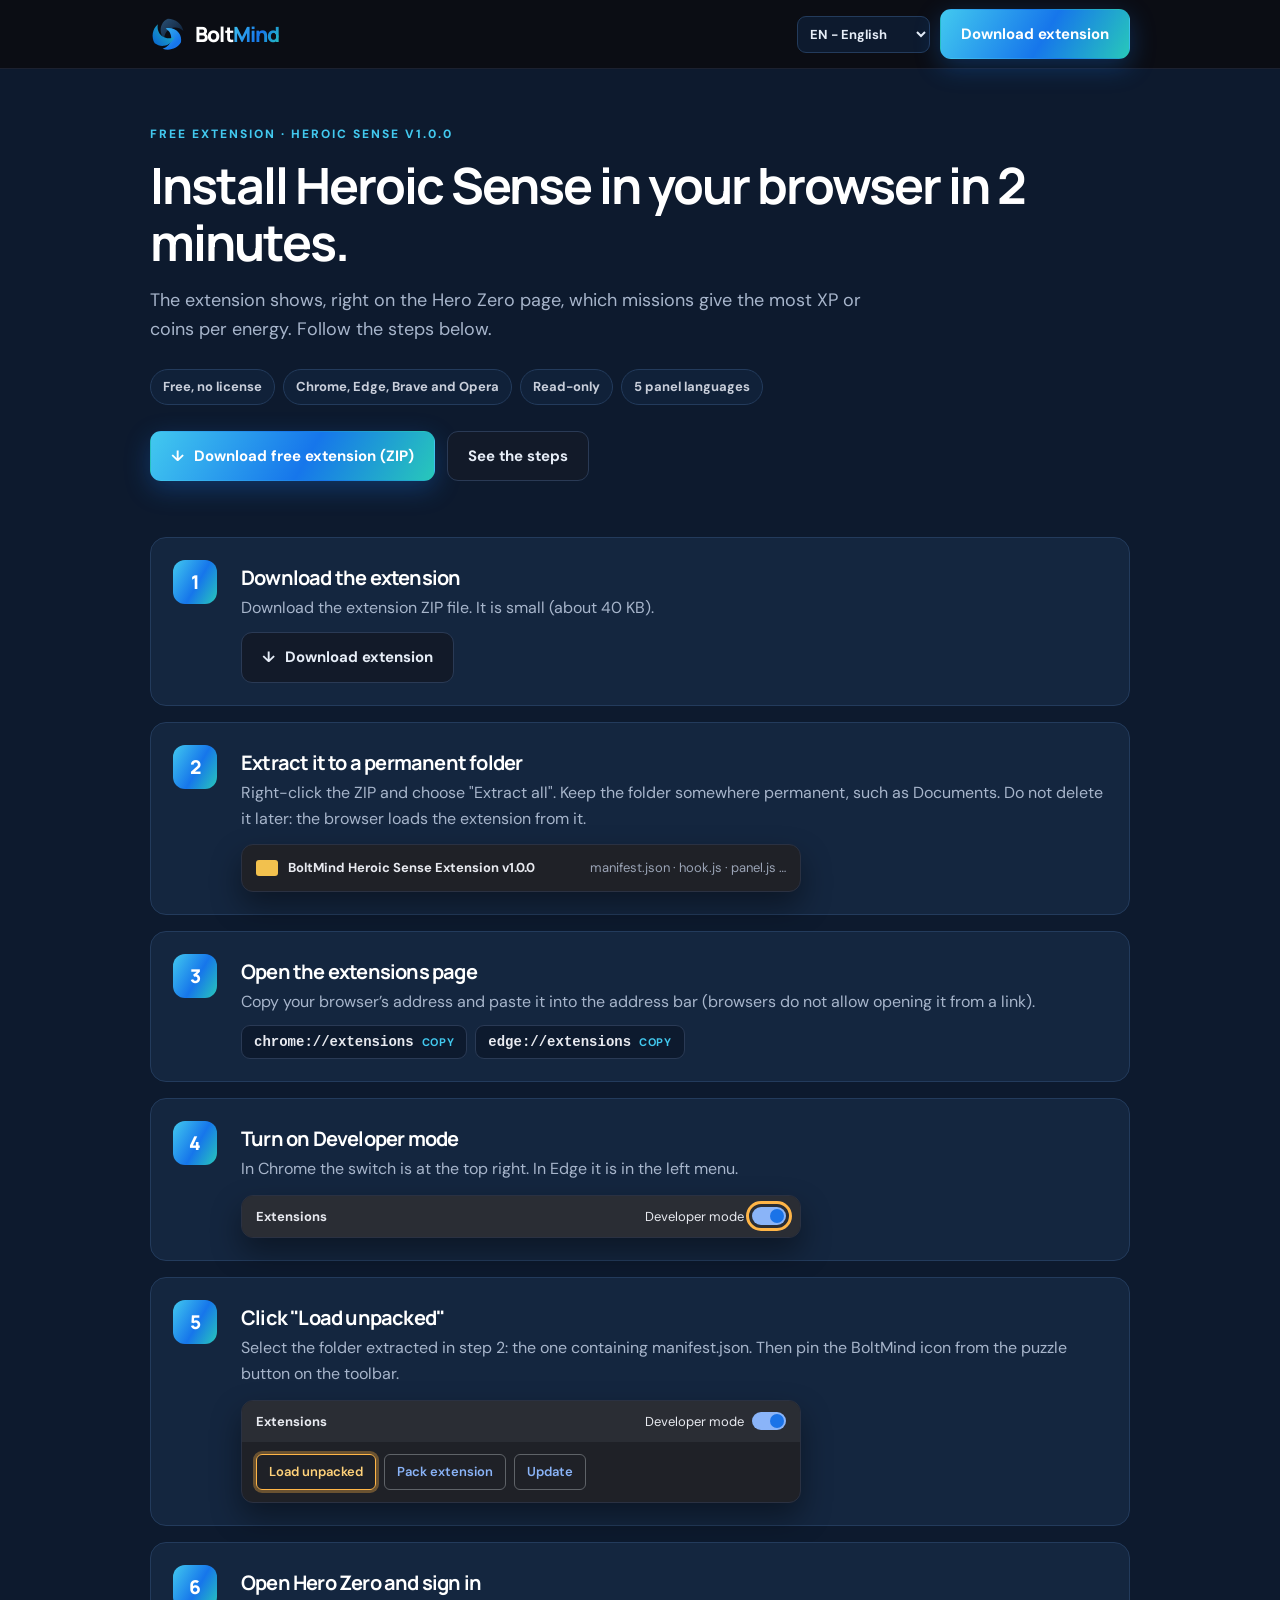
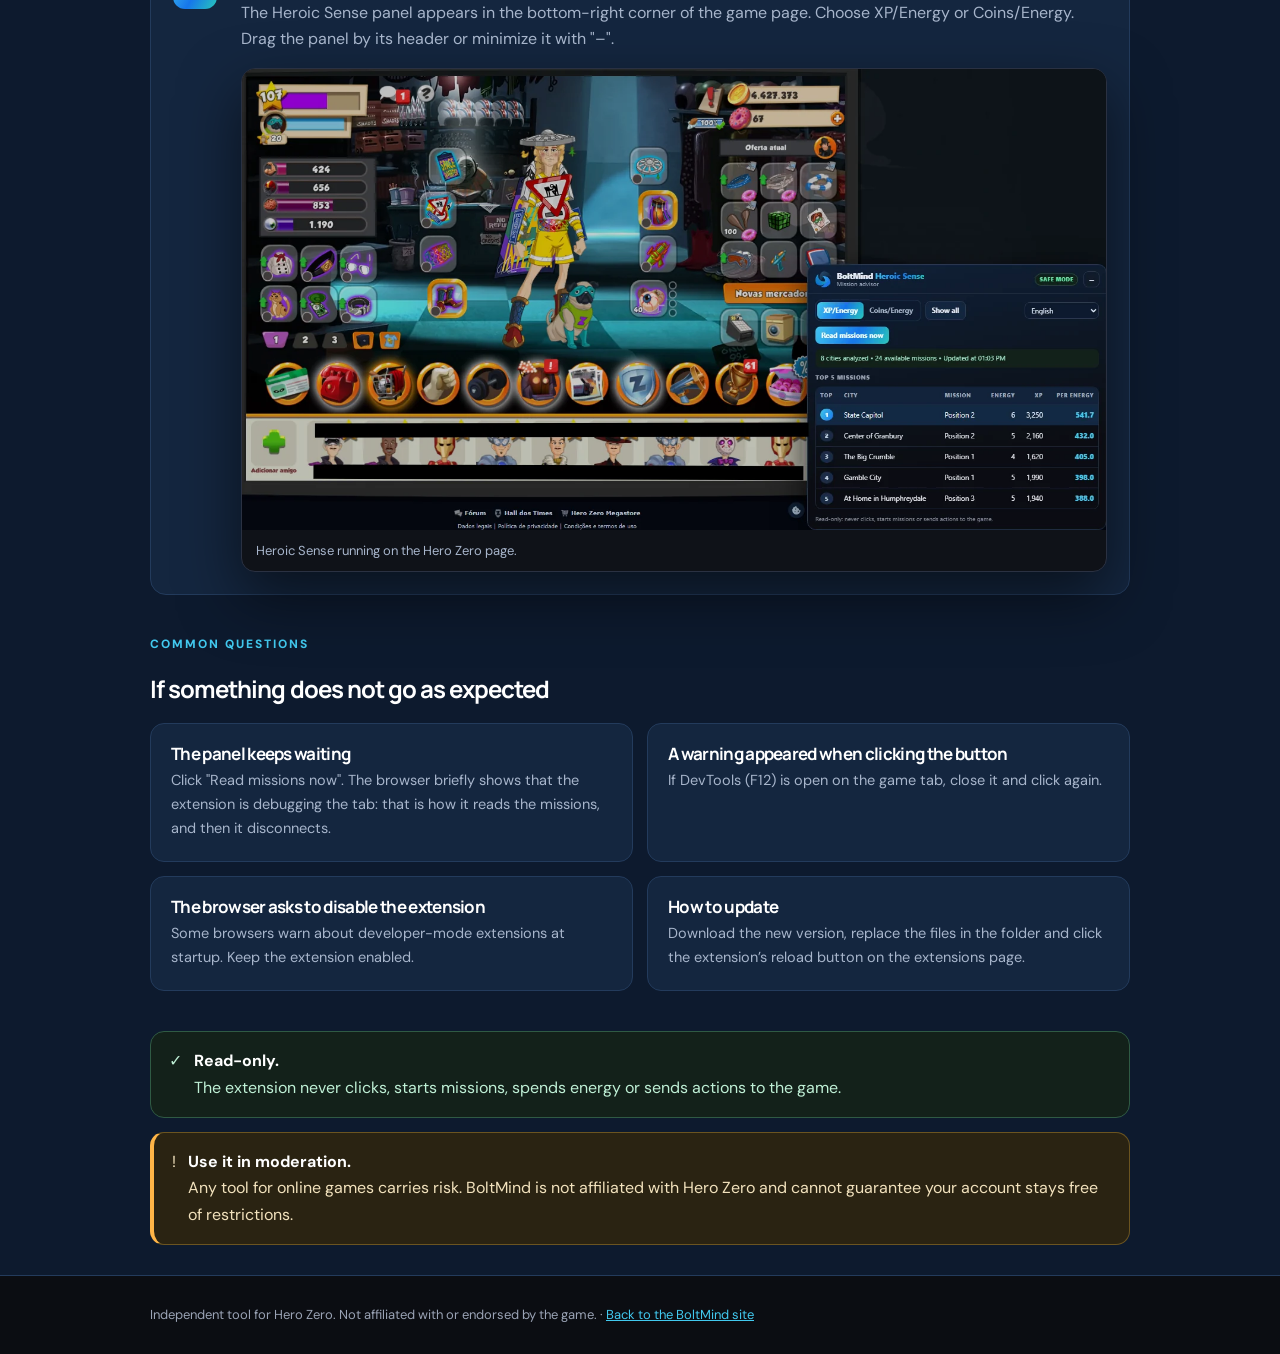
==== heroic-sense-instalacao.html @ 8a3bdf8f "Offer Heroic Sense as a browser extension with install tutorial - Direct download of the BoltMind He" ====
<!doctype html>
<html lang="pt-BR">
<head>
<meta charset="utf-8">
<meta name="viewport" content="width=device-width,initial-scale=1">
<meta name="theme-color" content="#0b0d12">
<meta name="description" content="Step-by-step installation of the free BoltMind Heroic Sense browser extension for Hero Zero.">
<title>Heroic Sense &mdash; Installation</title>
<link rel="icon" href="assets/boltmind.svg?v=20260926-brand8" type="image/svg+xml">
<link rel="preconnect" href="https://fonts.googleapis.com">
<link rel="preconnect" href="https://fonts.gstatic.com" crossorigin>
<link href="https://fonts.googleapis.com/css2?family=DM+Sans:wght@400;500;600;700&family=Manrope:wght@600;700;800&display=swap" rel="stylesheet">
<style>
:root{--bg:#0b0d12;--navy:#0d1a2e;--navy2:#102139;--card:#14263f;--line:#233b5c;--text:#e6edf7;--muted:#a7b5cb;--cyan:#42c9ef;--blue:#1676eb;--teal:#28c8ba;--grad:linear-gradient(120deg,#42c9ef,#1676eb 55%,#28c8ba)}
*{box-sizing:border-box}
html{scroll-behavior:smooth}
body{margin:0;background:radial-gradient(900px 500px at 80% -10%,#1676eb30,transparent 70%),var(--navy);color:var(--text);font:16px/1.65 'DM Sans',Arial,sans-serif}
a{color:var(--cyan)}
.shell{width:min(980px,calc(100% - 32px));margin:auto}
header{position:sticky;top:0;z-index:5;background:#0b0d12e8;backdrop-filter:blur(14px);border-bottom:1px solid #1c2130}
.nav{display:flex;align-items:center;gap:16px;min-height:68px}
.brand{display:inline-flex;align-items:center;gap:9px;color:#fff;font:800 21px Manrope,sans-serif;letter-spacing:-.8px;text-decoration:none}
.brand img{width:36px;height:36px}
.brand strong{background:var(--grad);-webkit-background-clip:text;background-clip:text;color:transparent;font:inherit}
.nav-actions{display:flex;align-items:center;gap:10px;margin-left:auto}
select{padding:8px;border:1px solid var(--line);border-radius:9px;background:var(--navy);color:var(--text);font:700 13px 'DM Sans',sans-serif}
.button{display:inline-flex;align-items:center;justify-content:center;gap:10px;min-height:48px;padding:12px 20px;border:1px solid transparent;border-radius:11px;font-weight:700;text-decoration:none;cursor:pointer;font-size:15px}
.button-primary{background:var(--grad);color:#fff;box-shadow:0 8px 26px #1676eb4d}
.button-primary:hover{box-shadow:0 12px 34px #1676eb70}
.button-ghost{border-color:#2a3a55;background:#121a29;color:var(--text)}
.button-ghost:hover{border-color:var(--cyan)}
.hero{padding:56px 0 30px}
.eyebrow{margin:0 0 12px;color:var(--cyan);font-size:12px;font-weight:800;letter-spacing:2px;text-transform:uppercase}
h1,h2,h3{font-family:Manrope,sans-serif;letter-spacing:-.04em;line-height:1.15;color:#fff}
h1{font-size:clamp(32px,4.4vw,50px);margin:0 0 14px}
.lead{color:var(--muted);font-size:18px;max-width:720px;margin:0 0 24px}
.chips{display:flex;flex-wrap:wrap;gap:8px;margin:0 0 26px;padding:0;list-style:none}
.chips li{padding:6px 12px;border:1px solid var(--line);border-radius:99px;background:var(--navy2);color:#c9cfdb;font-size:13px;font-weight:700}
.actions{display:flex;flex-wrap:wrap;gap:12px}
.steps{display:grid;gap:16px;margin:26px 0 0;padding:0;list-style:none;counter-reset:step}
.step{position:relative;display:grid;grid-template-columns:52px 1fr;gap:16px;padding:22px;border:1px solid var(--line);border-radius:16px;background:var(--card)}
.step:before{counter-increment:step;content:counter(step);display:grid;place-items:center;width:44px;height:44px;border-radius:12px;background:var(--grad);color:#fff;font:800 19px Manrope,sans-serif}
.step h3{margin:6px 0 6px;font-size:20px}
.step p{margin:0 0 10px;color:var(--muted)}
.step p:last-child{margin-bottom:0}
kbd,code{padding:2px 7px;border:1px solid #2a3a55;border-radius:6px;background:#0d1a2e;color:#e8eaf0;font:600 13px Consolas,monospace}
.copy-row{display:flex;flex-wrap:wrap;gap:8px;margin-top:8px}
.copy{display:inline-flex;align-items:center;gap:8px;padding:8px 12px;border:1px solid #2a3a55;border-radius:9px;background:#0d1a2e;color:#e8eaf0;font:600 14px Consolas,monospace;cursor:pointer}
.copy:hover{border-color:var(--cyan)}
.copy span{font:700 11px 'DM Sans',sans-serif;color:var(--cyan);text-transform:uppercase;letter-spacing:.06em}
.mock{margin-top:12px;max-width:560px;border:1px solid #2a3142;border-radius:12px;background:#1f2127;overflow:hidden;box-shadow:0 14px 30px #0006}
.mock-bar{display:flex;align-items:center;gap:10px;padding:10px 14px;background:#2a2d34;color:#e8eaf0;font-size:13px}
.mock-bar b{font-weight:700}
.toggle{margin-left:auto;display:inline-flex;align-items:center;gap:8px;font-size:13px}
.switch{width:34px;height:18px;border-radius:99px;background:#8ab4f8;position:relative}
.switch:after{content:"";position:absolute;right:2px;top:2px;width:14px;height:14px;border-radius:50%;background:#1a73e8}
.mock-row{display:flex;flex-wrap:wrap;gap:8px;padding:12px 14px}
.mock-btn{padding:6px 12px;border:1px solid #5f6368;border-radius:6px;color:#8ab4f8;font-size:13px;font-weight:600}
.mock-btn.hl{border-color:#ffb547;box-shadow:0 0 0 3px #ffb54755;color:#ffd27a}
.ring{outline:3px solid #ffb547;outline-offset:3px;border-radius:99px}
.folder{display:flex;align-items:center;gap:10px;padding:12px 14px;color:#e8eaf0;font-size:13px}
.folder i{display:inline-block;width:22px;height:16px;border-radius:3px;background:#f2c14e}
.folder em{margin-left:auto;color:#9aa3b5;font-style:normal}
.shot{margin:16px 0 0;padding:0;border:1px solid #2a3142;border-radius:14px;overflow:hidden;background:#0f1218;box-shadow:0 24px 60px #0008}
.shot img{display:block;width:100%;height:auto}
.shot figcaption{padding:10px 14px;color:var(--muted);font-size:13px}
.section{padding:40px 0}
.help{display:grid;grid-template-columns:repeat(2,1fr);gap:14px}
.help article{padding:20px;border:1px solid var(--line);border-radius:14px;background:var(--card)}
.help h3{margin:0 0 6px;font-size:17px}
.help p{margin:0;color:var(--muted);font-size:14.5px}
.safe{display:flex;gap:12px;padding:16px 18px;border:1px solid #2f5a44;border-radius:14px;background:#13211a;color:#bff0d6}
.risk{display:flex;gap:12px;margin-top:14px;padding:16px 18px;border:1px solid #6b5420;border-left:4px solid #ffb547;border-radius:14px;background:#2a2312;color:#f2e2bd}
.safe strong,.risk strong{display:block;color:#fff}
footer{margin-top:30px;padding:28px 0;border-top:1px solid var(--line);background:var(--bg);color:#9aa3b5;font-size:13px}
.toast{position:fixed;left:50%;bottom:24px;transform:translateX(-50%);padding:10px 16px;border-radius:10px;background:#13211a;border:1px solid #2f5a44;color:#9fe8c3;font-weight:700;opacity:0;transition:opacity .2s;pointer-events:none}
.toast.show{opacity:1}
@media(max-width:720px){.step{grid-template-columns:1fr;padding:18px}.help{grid-template-columns:1fr}.hero{padding-top:36px}.nav-actions .button{display:none}}
</style>
</head>
<body>
<header><div class="shell nav">
  <a class="brand" href="./" aria-label="BoltMind"><img src="assets/boltmind.svg?v=20260926-brand8" alt=""><span>Bolt<strong>Mind</strong></span></a>
  <div class="nav-actions">
    <select id="language" aria-label="Language">
      <option value="en">EN - English</option><option value="pt">PT - Português</option><option value="pl">PL - Polski</option>
      <option value="el">EL - Ελληνικά</option><option value="de">DE - Deutsch</option><option value="fr">FR - Français</option>
    </select>
    <a class="button button-primary heroic-download" href="downloads/boltmind-heroic-sense-extension-v1.0.0.zip" download="BoltMind Heroic Sense Extension v1.0.0.zip" data-t="download"></a>
  </div>
</div></header>

<main class="shell">
  <section class="hero">
    <p class="eyebrow" data-t="eyebrow"></p>
    <h1 data-t="title"></h1>
    <p class="lead" data-t="lead"></p>
    <ul class="chips"><li data-t="chip1"></li><li data-t="chip2"></li><li data-t="chip3"></li><li data-t="chip4"></li></ul>
    <div class="actions">
      <a class="button button-primary heroic-download" href="downloads/boltmind-heroic-sense-extension-v1.0.0.zip" download="BoltMind Heroic Sense Extension v1.0.0.zip"><span aria-hidden="true">&#8595;</span><span data-t="downloadLong"></span></a>
      <a class="button button-ghost" href="#passos" data-t="seeSteps"></a>
    </div>
  </section>

  <ol class="steps" id="passos">
    <li class="step"><div>
      <h3 data-t="s1t"></h3><p data-t="s1p"></p>
      <a class="button button-ghost heroic-download" href="downloads/boltmind-heroic-sense-extension-v1.0.0.zip" download="BoltMind Heroic Sense Extension v1.0.0.zip"><span aria-hidden="true">&#8595;</span><span data-t="download"></span></a>
    </div></li>
    <li class="step"><div>
      <h3 data-t="s2t"></h3><p data-t="s2p"></p>
      <div class="mock" aria-hidden="true"><div class="folder"><i></i><b>BoltMind Heroic Sense Extension v1.0.0</b><em>manifest.json · hook.js · panel.js …</em></div></div>
    </div></li>
    <li class="step"><div>
      <h3 data-t="s3t"></h3><p data-t="s3p"></p>
      <div class="copy-row">
        <button class="copy" type="button" data-copy="chrome://extensions">chrome://extensions <span data-t="copy"></span></button>
        <button class="copy" type="button" data-copy="edge://extensions">edge://extensions <span data-t="copy"></span></button>
      </div>
    </div></li>
    <li class="step"><div>
      <h3 data-t="s4t"></h3><p data-t="s4p"></p>
      <div class="mock" aria-hidden="true"><div class="mock-bar"><b data-t="mockTitle"></b><span class="toggle"><span data-t="devMode"></span><span class="switch ring"></span></span></div></div>
    </div></li>
    <li class="step"><div>
      <h3 data-t="s5t"></h3><p data-t="s5p"></p>
      <div class="mock" aria-hidden="true"><div class="mock-bar"><b data-t="mockTitle"></b><span class="toggle"><span data-t="devMode"></span><span class="switch"></span></span></div>
        <div class="mock-row"><span class="mock-btn hl" data-t="loadUnpacked"></span><span class="mock-btn" data-t="pack"></span><span class="mock-btn" data-t="update"></span></div></div>
    </div></li>
    <li class="step"><div>
      <h3 data-t="s6t"></h3><p data-t="s6p"></p>
      <figure class="shot"><img src="assets/heroic-sense-extension.webp?v=20261107" alt="BoltMind Heroic Sense" width="1454" height="775" loading="lazy"><figcaption data-t="shotCaption"></figcaption></figure>
    </div></li>
  </ol>

  <section class="section">
    <p class="eyebrow" data-t="helpEyebrow"></p>
    <h2 data-t="helpTitle"></h2>
    <div class="help">
      <article><h3 data-t="h1t"></h3><p data-t="h1p"></p></article>
      <article><h3 data-t="h2t"></h3><p data-t="h2p"></p></article>
      <article><h3 data-t="h3t"></h3><p data-t="h3p"></p></article>
      <article><h3 data-t="h4t"></h3><p data-t="h4p"></p></article>
    </div>
  </section>

  <div class="safe"><span aria-hidden="true">&#10003;</span><div><strong data-t="safeT"></strong><span data-t="safeP"></span></div></div>
  <div class="risk"><span aria-hidden="true">!</span><div><strong data-t="riskT"></strong><span data-t="riskP"></span></div></div>
</main>

<footer><div class="shell"><span data-t="footer"></span> · <a href="./" data-t="back"></a></div></footer>
<div class="toast" id="toast" role="status" aria-live="polite"></div>

<script>
(() => {
'use strict';
const T = {
 pt: {
  pageTitle:'Como instalar o Heroic Sense', eyebrow:'Extensão gratuita · Heroic Sense v1.0.0',
  title:'Instale o Heroic Sense no seu navegador em 2 minutos.',
  lead:'A extensão mostra, na própria página do Hero Zero, quais missões rendem mais XP ou mais moedas por energia. Siga os passos abaixo.',
  chip1:'Grátis, sem licença', chip2:'Chrome, Edge, Brave e Opera', chip3:'Somente leitura', chip4:'5 idiomas no painel',
  download:'Baixar extensão', downloadLong:'Baixar extensão grátis (ZIP)', seeSteps:'Ver o passo a passo',
  s1t:'Baixe a extensão', s1p:'Baixe o arquivo ZIP da extensão. Ele é pequeno (cerca de 40 KB).',
  s2t:'Extraia para uma pasta fixa', s2p:'Clique com o botão direito no ZIP e escolha "Extrair tudo". Guarde a pasta em um lugar fixo, como Documentos. Não apague essa pasta depois: o navegador carrega a extensão a partir dela.',
  s3t:'Abra a página de extensões', s3p:'Copie o endereço do seu navegador e cole na barra de endereços (o navegador não permite abrir esse endereço por link).',
  s4t:'Ative o Modo do desenvolvedor', s4p:'No Chrome, a chave fica no canto superior direito. No Edge, fica no menu à esquerda.',
  s5t:'Clique em "Carregar sem compactação"', s5p:'Escolha a pasta extraída no passo 2: a que contém o arquivo manifest.json. Depois, fixe o ícone do BoltMind no botão de quebra-cabeça da barra.',
  s6t:'Abra o Hero Zero e entre na conta', s6p:'O painel Heroic Sense aparece no canto inferior direito da página do jogo. Escolha XP/Energia ou Moeda/Energia. Arraste o painel pelo topo ou minimize no botão "–".',
  shotCaption:'Heroic Sense funcionando na página do Hero Zero.',
  copy:'Copiar', copied:'Endereço copiado. Cole na barra de endereços.',
  mockTitle:'Extensões', devMode:'Modo do desenvolvedor', loadUnpacked:'Carregar sem compactação', pack:'Compactar extensão', update:'Atualizar',
  helpEyebrow:'Dúvidas comuns', helpTitle:'Se algo não sair como esperado',
  h1t:'O painel ficou aguardando', h1p:'Clique em "Ler missões agora". O navegador mostra por um instante o aviso de que a extensão está depurando a aba: é assim que ela lê as missões, e depois se desconecta.',
  h2t:'Apareceu um aviso ao clicar no botão', h2p:'Se o DevTools (F12) estiver aberto na aba do jogo, feche-o e clique de novo.',
  h3t:'O navegador pede para desativar a extensão', h3p:'Alguns navegadores avisam sobre extensões do modo do desenvolvedor ao abrir. Mantenha a extensão ativada.',
  h4t:'Como atualizar', h4p:'Baixe a versão nova, substitua os arquivos da pasta e clique no botão de recarregar da extensão na página de extensões.',
  safeT:'Somente leitura.', safeP:' A extensão não clica, não inicia missões, não gasta energia e não envia ações ao jogo.',
  riskT:'Use com moderação.', riskP:' Toda ferramenta para jogos online envolve risco. O BoltMind não tem vínculo com o Hero Zero e não pode garantir que sua conta fique livre de restrições.',
  footer:'Ferramenta independente para Hero Zero. Sem afiliação ou endosso oficial do jogo.', back:'Voltar ao site BoltMind'
 },
 en: {
  pageTitle:'How to install Heroic Sense', eyebrow:'Free extension · Heroic Sense v1.0.0',
  title:'Install Heroic Sense in your browser in 2 minutes.',
  lead:'The extension shows, right on the Hero Zero page, which missions give the most XP or coins per energy. Follow the steps below.',
  chip1:'Free, no license', chip2:'Chrome, Edge, Brave and Opera', chip3:'Read-only', chip4:'5 panel languages',
  download:'Download extension', downloadLong:'Download free extension (ZIP)', seeSteps:'See the steps',
  s1t:'Download the extension', s1p:'Download the extension ZIP file. It is small (about 40 KB).',
  s2t:'Extract it to a permanent folder', s2p:'Right-click the ZIP and choose "Extract all". Keep the folder somewhere permanent, such as Documents. Do not delete it later: the browser loads the extension from it.',
  s3t:'Open the extensions page', s3p:'Copy your browser’s address and paste it into the address bar (browsers do not allow opening it from a link).',
  s4t:'Turn on Developer mode', s4p:'In Chrome the switch is at the top right. In Edge it is in the left menu.',
  s5t:'Click "Load unpacked"', s5p:'Select the folder extracted in step 2: the one containing manifest.json. Then pin the BoltMind icon from the puzzle button on the toolbar.',
  s6t:'Open Hero Zero and sign in', s6p:'The Heroic Sense panel appears in the bottom-right corner of the game page. Choose XP/Energy or Coins/Energy. Drag the panel by its header or minimize it with "–".',
  shotCaption:'Heroic Sense running on the Hero Zero page.',
  copy:'Copy', copied:'Address copied. Paste it into the address bar.',
  mockTitle:'Extensions', devMode:'Developer mode', loadUnpacked:'Load unpacked', pack:'Pack extension', update:'Update',
  helpEyebrow:'Common questions', helpTitle:'If something does not go as expected',
  h1t:'The panel keeps waiting', h1p:'Click "Read missions now". The browser briefly shows that the extension is debugging the tab: that is how it reads the missions, and then it disconnects.',
  h2t:'A warning appeared when clicking the button', h2p:'If DevTools (F12) is open on the game tab, close it and click again.',
  h3t:'The browser asks to disable the extension', h3p:'Some browsers warn about developer-mode extensions at startup. Keep the extension enabled.',
  h4t:'How to update', h4p:'Download the new version, replace the files in the folder and click the extension’s reload button on the extensions page.',
  safeT:'Read-only.', safeP:' The extension never clicks, starts missions, spends energy or sends actions to the game.',
  riskT:'Use it in moderation.', riskP:' Any tool for online games carries risk. BoltMind is not affiliated with Hero Zero and cannot guarantee your account stays free of restrictions.',
  footer:'Independent tool for Hero Zero. Not affiliated with or endorsed by the game.', back:'Back to the BoltMind site'
 },
 pl: {
  pageTitle:'Jak zainstalować Heroic Sense', eyebrow:'Darmowe rozszerzenie · Heroic Sense v1.0.0',
  title:'Zainstaluj Heroic Sense w przeglądarce w 2 minuty.',
  lead:'Rozszerzenie pokazuje bezpośrednio na stronie Hero Zero, które misje dają najwięcej XP lub monet na energię. Wykonaj poniższe kroki.',
  chip1:'Za darmo, bez licencji', chip2:'Chrome, Edge, Brave i Opera', chip3:'Tylko odczyt', chip4:'5 języków panelu',
  download:'Pobierz rozszerzenie', downloadLong:'Pobierz darmowe rozszerzenie (ZIP)', seeSteps:'Zobacz kroki',
  s1t:'Pobierz rozszerzenie', s1p:'Pobierz plik ZIP rozszerzenia. Jest mały (około 40 KB).',
  s2t:'Rozpakuj do stałego folderu', s2p:'Kliknij ZIP prawym przyciskiem i wybierz „Wyodrębnij wszystkie”. Trzymaj folder w stałym miejscu, np. w Dokumentach. Nie usuwaj go później: przeglądarka wczytuje z niego rozszerzenie.',
  s3t:'Otwórz stronę rozszerzeń', s3p:'Skopiuj adres swojej przeglądarki i wklej go w pasek adresu (przeglądarki nie pozwalają otworzyć go z linku).',
  s4t:'Włącz tryb dewelopera', s4p:'W Chrome przełącznik jest w prawym górnym rogu. W Edge — w menu po lewej.',
  s5t:'Kliknij „Załaduj rozpakowane”', s5p:'Wybierz folder rozpakowany w kroku 2: ten z plikiem manifest.json. Następnie przypnij ikonę BoltMind z przycisku puzzla na pasku.',
  s6t:'Otwórz Hero Zero i zaloguj się', s6p:'Panel Heroic Sense pojawi się w prawym dolnym rogu strony gry. Wybierz PD/Energia lub Monety/Energia. Przeciągnij panel za nagłówek lub zminimalizuj przyciskiem „–”.',
  shotCaption:'Heroic Sense działający na stronie Hero Zero.',
  copy:'Kopiuj', copied:'Adres skopiowany. Wklej go w pasek adresu.',
  mockTitle:'Rozszerzenia', devMode:'Tryb dewelopera', loadUnpacked:'Załaduj rozpakowane', pack:'Spakuj rozszerzenie', update:'Aktualizuj',
  helpEyebrow:'Częste pytania', helpTitle:'Jeśli coś nie działa zgodnie z oczekiwaniami',
  h1t:'Panel ciągle czeka', h1p:'Kliknij „Odczytaj misje teraz”. Przeglądarka na chwilę pokaże, że rozszerzenie debuguje kartę: tak odczytuje misje, a potem się rozłącza.',
  h2t:'Po kliknięciu pojawił się komunikat', h2p:'Jeśli DevTools (F12) jest otwarte na karcie gry, zamknij je i kliknij ponownie.',
  h3t:'Przeglądarka prosi o wyłączenie rozszerzenia', h3p:'Niektóre przeglądarki ostrzegają przy starcie o rozszerzeniach w trybie dewelopera. Pozostaw rozszerzenie włączone.',
  h4t:'Jak zaktualizować', h4p:'Pobierz nową wersję, zastąp pliki w folderze i kliknij przycisk przeładowania rozszerzenia na stronie rozszerzeń.',
  safeT:'Tylko odczyt.', safeP:' Rozszerzenie nie klika, nie rozpoczyna misji, nie zużywa energii i nie wysyła akcji do gry.',
  riskT:'Używaj z umiarem.', riskP:' Każde narzędzie do gier online wiąże się z ryzykiem. BoltMind nie jest powiązany z Hero Zero i nie może zagwarantować, że konto nie zostanie ograniczone.',
  footer:'Niezależne narzędzie dla Hero Zero. Bez powiązań ani oficjalnego poparcia gry.', back:'Wróć na stronę BoltMind'
 },
 el: {
  pageTitle:'Πώς να εγκαταστήσετε το Heroic Sense', eyebrow:'Δωρεάν επέκταση · Heroic Sense v1.0.0',
  title:'Εγκαταστήστε το Heroic Sense στο πρόγραμμα περιήγησης σε 2 λεπτά.',
  lead:'Η επέκταση δείχνει, μέσα στη σελίδα του Hero Zero, ποιες αποστολές δίνουν την περισσότερη εμπειρία ή τα περισσότερα νομίσματα ανά ενέργεια. Ακολουθήστε τα βήματα.',
  chip1:'Δωρεάν, χωρίς άδεια', chip2:'Chrome, Edge, Brave και Opera', chip3:'Μόνο ανάγνωση', chip4:'5 γλώσσες πίνακα',
  download:'Λήψη επέκτασης', downloadLong:'Δωρεάν λήψη επέκτασης (ZIP)', seeSteps:'Δείτε τα βήματα',
  s1t:'Κατεβάστε την επέκταση', s1p:'Κατεβάστε το αρχείο ZIP της επέκτασης. Είναι μικρό (περίπου 40 KB).',
  s2t:'Αποσυμπιέστε σε μόνιμο φάκελο', s2p:'Κάντε δεξί κλικ στο ZIP και επιλέξτε «Εξαγωγή όλων». Κρατήστε τον φάκελο σε μόνιμη θέση, π.χ. στα Έγγραφα. Μην τον διαγράψετε: το πρόγραμμα περιήγησης φορτώνει την επέκταση από εκεί.',
  s3t:'Ανοίξτε τη σελίδα επεκτάσεων', s3p:'Αντιγράψτε τη διεύθυνση του προγράμματος περιήγησής σας και επικολλήστε τη στη γραμμή διευθύνσεων (δεν ανοίγει από σύνδεσμο).',
  s4t:'Ενεργοποιήστε τη λειτουργία προγραμματιστή', s4p:'Στο Chrome ο διακόπτης είναι πάνω δεξιά. Στο Edge βρίσκεται στο αριστερό μενού.',
  s5t:'Πατήστε «Φόρτωση μη πακεταρισμένης»', s5p:'Επιλέξτε τον φάκελο του βήματος 2: αυτόν που περιέχει το manifest.json. Μετά καρφιτσώστε το εικονίδιο BoltMind από το κουμπί του παζλ.',
  s6t:'Ανοίξτε το Hero Zero και συνδεθείτε', s6p:'Ο πίνακας Heroic Sense εμφανίζεται κάτω δεξιά στη σελίδα του παιχνιδιού. Επιλέξτε Εμπ./Ενέργεια ή Νομίσματα/Ενέργεια. Σύρετε τον πίνακα από την κεφαλίδα ή ελαχιστοποιήστε τον με «–».',
  shotCaption:'Το Heroic Sense σε λειτουργία στη σελίδα του Hero Zero.',
  copy:'Αντιγραφή', copied:'Η διεύθυνση αντιγράφηκε. Επικολλήστε τη στη γραμμή διευθύνσεων.',
  mockTitle:'Επεκτάσεις', devMode:'Λειτουργία προγραμματιστή', loadUnpacked:'Φόρτωση μη πακεταρισμένης', pack:'Πακετάρισμα', update:'Ενημέρωση',
  helpEyebrow:'Συχνές ερωτήσεις', helpTitle:'Αν κάτι δεν πάει όπως αναμενόταν',
  h1t:'Ο πίνακας περιμένει συνεχώς', h1p:'Πατήστε «Ανάγνωση αποστολών τώρα». Το πρόγραμμα περιήγησης δείχνει για λίγο ότι η επέκταση εντοπίζει σφάλματα στην καρτέλα: έτσι διαβάζει τις αποστολές και μετά αποσυνδέεται.',
  h2t:'Εμφανίστηκε προειδοποίηση στο κουμπί', h2p:'Αν τα DevTools (F12) είναι ανοιχτά στην καρτέλα του παιχνιδιού, κλείστε τα και πατήστε ξανά.',
  h3t:'Ζητείται απενεργοποίηση της επέκτασης', h3p:'Ορισμένα προγράμματα περιήγησης προειδοποιούν για επεκτάσεις προγραμματιστή στην εκκίνηση. Κρατήστε την επέκταση ενεργή.',
  h4t:'Πώς να ενημερώσετε', h4p:'Κατεβάστε τη νέα έκδοση, αντικαταστήστε τα αρχεία του φακέλου και πατήστε επαναφόρτωση στη σελίδα επεκτάσεων.',
  safeT:'Μόνο ανάγνωση.', safeP:' Η επέκταση δεν κάνει κλικ, δεν ξεκινά αποστολές, δεν ξοδεύει ενέργεια και δεν στέλνει ενέργειες στο παιχνίδι.',
  riskT:'Χρησιμοποιήστε τη με μέτρο.', riskP:' Κάθε εργαλείο για online παιχνίδια ενέχει κίνδυνο. Το BoltMind δεν συνδέεται με το Hero Zero και δεν εγγυάται ότι ο λογαριασμός δεν θα δεχθεί περιορισμούς.',
  footer:'Ανεξάρτητο εργαλείο για το Hero Zero. Χωρίς σχέση ή επίσημη υποστήριξη από το παιχνίδι.', back:'Επιστροφή στον ιστότοπο BoltMind'
 },
 de: {
  pageTitle:'Heroic Sense installieren', eyebrow:'Kostenlose Erweiterung · Heroic Sense v1.0.0',
  title:'Installiere Heroic Sense in 2 Minuten in deinem Browser.',
  lead:'Die Erweiterung zeigt direkt auf der Hero-Zero-Seite, welche Missionen die meisten XP oder Münzen pro Energie bringen. Folge den Schritten unten.',
  chip1:'Kostenlos, ohne Lizenz', chip2:'Chrome, Edge, Brave und Opera', chip3:'Nur lesen', chip4:'5 Sprachen im Panel',
  download:'Erweiterung herunterladen', downloadLong:'Kostenlose Erweiterung herunterladen (ZIP)', seeSteps:'Schritte ansehen',
  s1t:'Erweiterung herunterladen', s1p:'Lade die ZIP-Datei der Erweiterung herunter. Sie ist klein (etwa 40 KB).',
  s2t:'In einen festen Ordner entpacken', s2p:'Rechtsklick auf die ZIP-Datei und „Alle extrahieren“ wählen. Bewahre den Ordner an einem festen Ort auf, z. B. in Dokumente. Später nicht löschen: Der Browser lädt die Erweiterung daraus.',
  s3t:'Erweiterungsseite öffnen', s3p:'Kopiere die Adresse deines Browsers und füge sie in die Adressleiste ein (Browser erlauben das Öffnen per Link nicht).',
  s4t:'Entwicklermodus einschalten', s4p:'In Chrome ist der Schalter oben rechts. In Edge im Menü links.',
  s5t:'„Entpackte Erweiterung laden“ klicken', s5p:'Wähle den in Schritt 2 entpackten Ordner: den mit manifest.json. Hefte dann das BoltMind-Symbol über das Puzzle-Symbol an.',
  s6t:'Hero Zero öffnen und einloggen', s6p:'Das Heroic-Sense-Panel erscheint unten rechts auf der Spielseite. Wähle XP/Energie oder Münzen/Energie. Ziehe das Panel am Kopf oder minimiere es mit „–“.',
  shotCaption:'Heroic Sense auf der Hero-Zero-Seite.',
  copy:'Kopieren', copied:'Adresse kopiert. In die Adressleiste einfügen.',
  mockTitle:'Erweiterungen', devMode:'Entwicklermodus', loadUnpacked:'Entpackte Erweiterung laden', pack:'Erweiterung packen', update:'Aktualisieren',
  helpEyebrow:'Häufige Fragen', helpTitle:'Wenn etwas nicht wie erwartet läuft',
  h1t:'Das Panel wartet weiter', h1p:'Klicke auf „Missionen jetzt lesen“. Der Browser zeigt kurz an, dass die Erweiterung den Tab debuggt: So liest sie die Missionen und trennt sich danach.',
  h2t:'Beim Klick erschien ein Hinweis', h2p:'Wenn DevTools (F12) im Spiel-Tab offen ist, schließe sie und klicke erneut.',
  h3t:'Der Browser will die Erweiterung deaktivieren', h3p:'Manche Browser warnen beim Start vor Erweiterungen im Entwicklermodus. Lass die Erweiterung aktiviert.',
  h4t:'Aktualisieren', h4p:'Lade die neue Version, ersetze die Dateien im Ordner und klicke auf der Erweiterungsseite auf Neu laden.',
  safeT:'Nur lesen.', safeP:' Die Erweiterung klickt nicht, startet keine Missionen, verbraucht keine Energie und sendet keine Aktionen an das Spiel.',
  riskT:'Mit Maß verwenden.', riskP:' Jedes Tool für Onlinespiele birgt ein Risiko. BoltMind ist nicht mit Hero Zero verbunden und kann nicht garantieren, dass dein Account frei von Einschränkungen bleibt.',
  footer:'Unabhängiges Tool für Hero Zero. Keine Verbindung zum Spiel und keine offizielle Unterstützung.', back:'Zurück zur BoltMind-Seite'
 },
 fr: {
  pageTitle:'Installer Heroic Sense', eyebrow:'Extension gratuite · Heroic Sense v1.0.0',
  title:'Installez Heroic Sense dans votre navigateur en 2 minutes.',
  lead:'L’extension affiche, directement sur la page de Hero Zero, les missions qui rapportent le plus d’XP ou de pièces par énergie. Suivez les étapes ci-dessous.',
  chip1:'Gratuit, sans licence', chip2:'Chrome, Edge, Brave et Opera', chip3:'Lecture seule', chip4:'Panneau en 5 langues',
  download:'Télécharger l’extension', downloadLong:'Télécharger l’extension gratuite (ZIP)', seeSteps:'Voir les étapes',
  s1t:'Téléchargez l’extension', s1p:'Téléchargez le fichier ZIP de l’extension. Il est léger (environ 40 Ko).',
  s2t:'Extrayez-le dans un dossier permanent', s2p:'Clic droit sur le ZIP, puis « Extraire tout ». Gardez le dossier à un endroit fixe, comme Documents. Ne le supprimez pas : le navigateur charge l’extension depuis ce dossier.',
  s3t:'Ouvrez la page des extensions', s3p:'Copiez l’adresse de votre navigateur et collez-la dans la barre d’adresse (les navigateurs n’autorisent pas l’ouverture par un lien).',
  s4t:'Activez le mode développeur', s4p:'Dans Chrome, l’interrupteur est en haut à droite. Dans Edge, dans le menu de gauche.',
  s5t:'Cliquez sur « Charger l’extension non empaquetée »', s5p:'Choisissez le dossier extrait à l’étape 2 : celui qui contient manifest.json. Épinglez ensuite l’icône BoltMind via le bouton puzzle.',
  s6t:'Ouvrez Hero Zero et connectez-vous', s6p:'Le panneau Heroic Sense apparaît en bas à droite de la page du jeu. Choisissez XP/Énergie ou Pièces/Énergie. Déplacez le panneau par son en-tête ou réduisez-le avec « – ».',
  shotCaption:'Heroic Sense en action sur la page de Hero Zero.',
  copy:'Copier', copied:'Adresse copiée. Collez-la dans la barre d’adresse.',
  mockTitle:'Extensions', devMode:'Mode développeur', loadUnpacked:'Charger l’extension non empaquetée', pack:'Empaqueter', update:'Mettre à jour',
  helpEyebrow:'Questions fréquentes', helpTitle:'Si quelque chose ne se passe pas comme prévu',
  h1t:'Le panneau reste en attente', h1p:'Cliquez sur « Read missions now ». Le navigateur indique brièvement que l’extension débogue l’onglet : c’est ainsi qu’elle lit les missions, puis elle se déconnecte.',
  h2t:'Un avertissement est apparu', h2p:'Si les DevTools (F12) sont ouverts sur l’onglet du jeu, fermez-les et cliquez à nouveau.',
  h3t:'Le navigateur propose de désactiver l’extension', h3p:'Certains navigateurs avertissent au démarrage à propos des extensions du mode développeur. Gardez l’extension activée.',
  h4t:'Mettre à jour', h4p:'Téléchargez la nouvelle version, remplacez les fichiers du dossier et cliquez sur le bouton de rechargement de l’extension.',
  safeT:'Lecture seule.', safeP:' L’extension ne clique pas, ne lance pas de missions, ne dépense pas d’énergie et n’envoie aucune action au jeu.',
  riskT:'Utilisez-la avec modération.', riskP:' Tout outil pour jeux en ligne comporte un risque. BoltMind n’est pas affilié à Hero Zero et ne peut garantir que votre compte restera sans restriction.',
  footer:'Outil indépendant pour Hero Zero. Sans affiliation ni approbation officielle du jeu.', back:'Retour au site BoltMind'
 }
};
const locales = { pt:'pt-BR', en:'en', pl:'pl', el:'el', de:'de', fr:'fr' };
let lang = 'en';
try {
  const stored = localStorage.getItem('boltmind-language');
  if (T[stored]) lang = stored;
  else { const n = (navigator.language || '').slice(0, 2).toLowerCase(); if (T[n]) lang = n; }
} catch {}
const select = document.getElementById('language');
function render() {
  const t = T[lang];
  document.documentElement.lang = locales[lang];
  document.title = t.pageTitle + ' — BoltMind Heroic Sense';
  document.querySelectorAll('[data-t]').forEach(el => { el.textContent = t[el.dataset.t] || ''; });
  select.value = lang;
}
select.addEventListener('change', () => { lang = select.value; try { localStorage.setItem('boltmind-language', lang); } catch {} render(); });
const toast = document.getElementById('toast');
document.querySelectorAll('[data-copy]').forEach(button => button.addEventListener('click', () => {
  const text = button.dataset.copy;
  const done = () => { toast.textContent = T[lang].copied; toast.classList.add('show'); setTimeout(() => toast.classList.remove('show'), 2200); };
  if (navigator.clipboard) navigator.clipboard.writeText(text).then(done, done); else done();
}));
document.querySelectorAll('.heroic-download').forEach(link => link.addEventListener('click', () => {
  fetch('https://script.google.com/macros/s/AKfycbwMpL8V_pOIsrP1BnEhPX7HkYhUQf04gm7WVGTMTGaTWYQUxdriC7m5RvHgQyGjdgqz/exec?download=heroic-sense', { method:'GET', mode:'no-cors', cache:'no-store', keepalive:true }).catch(() => {});
}));
render();
})();
</script>
</body>
</html>
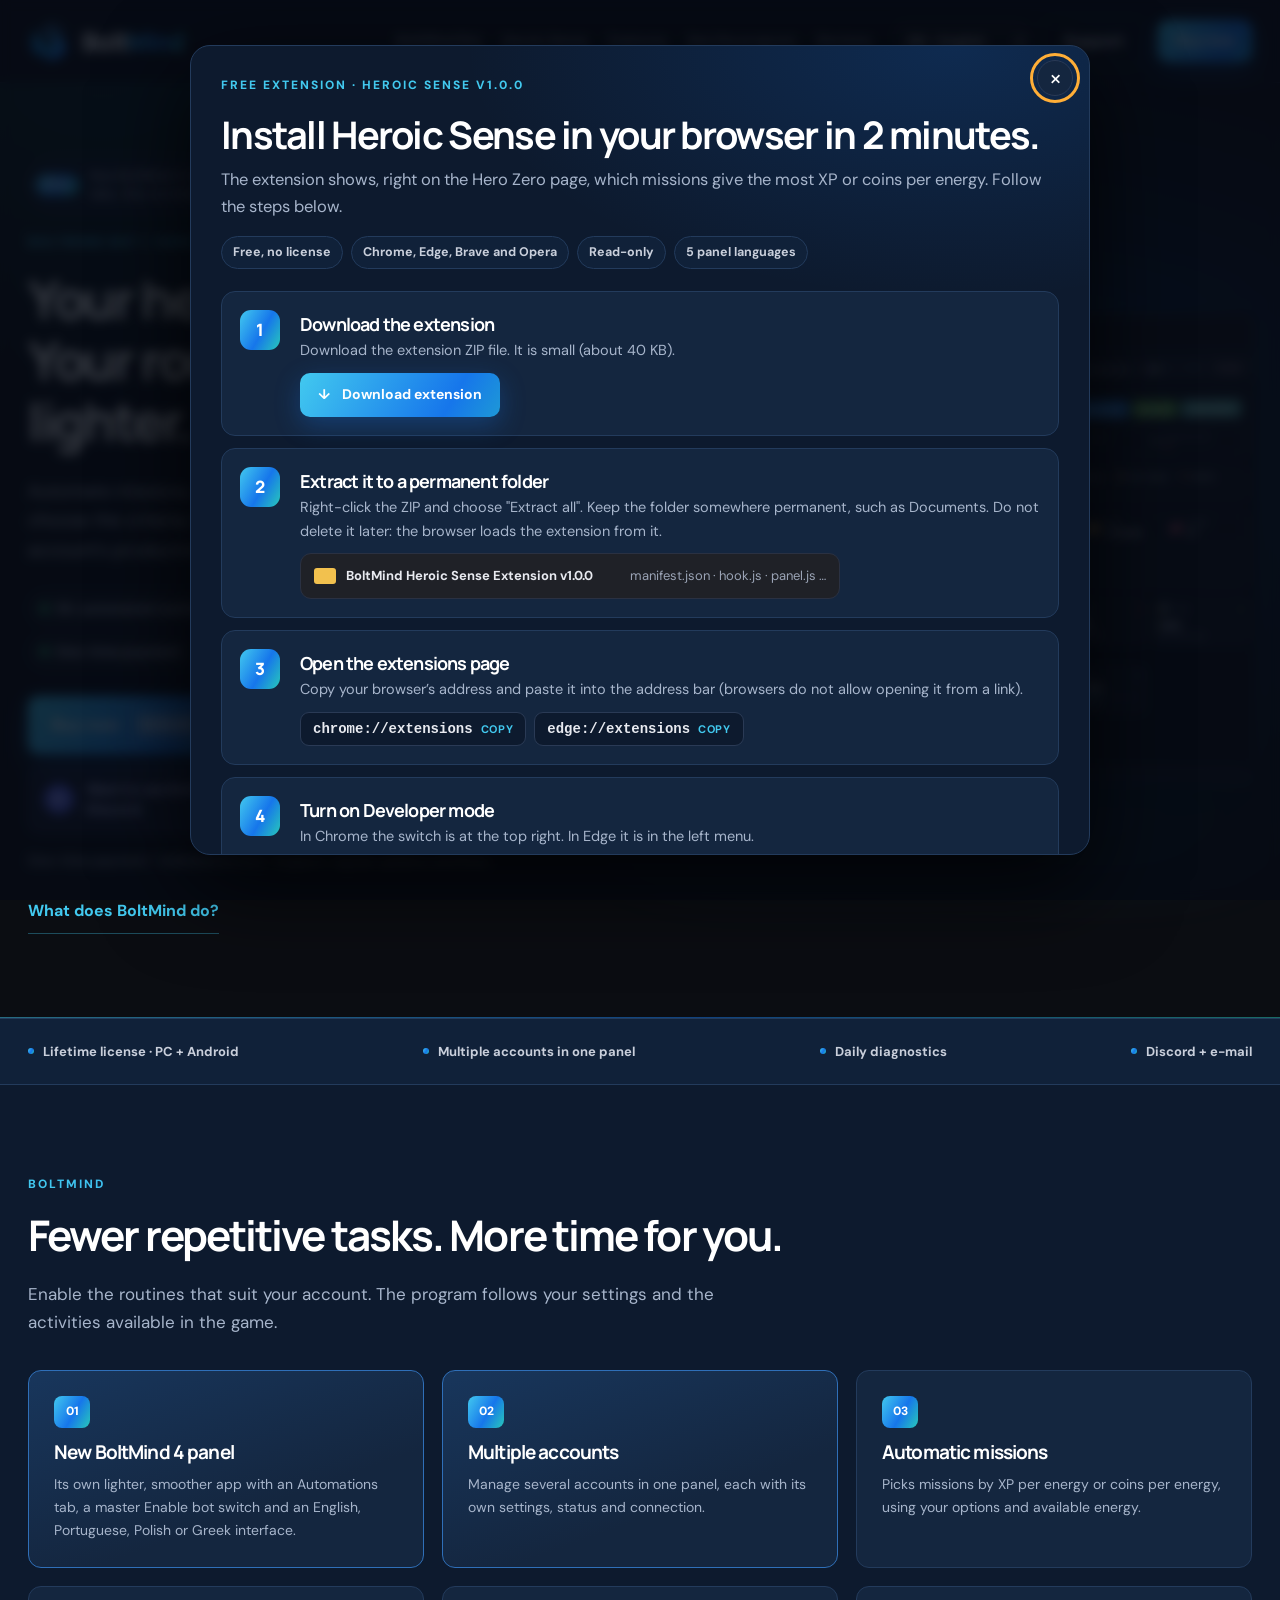
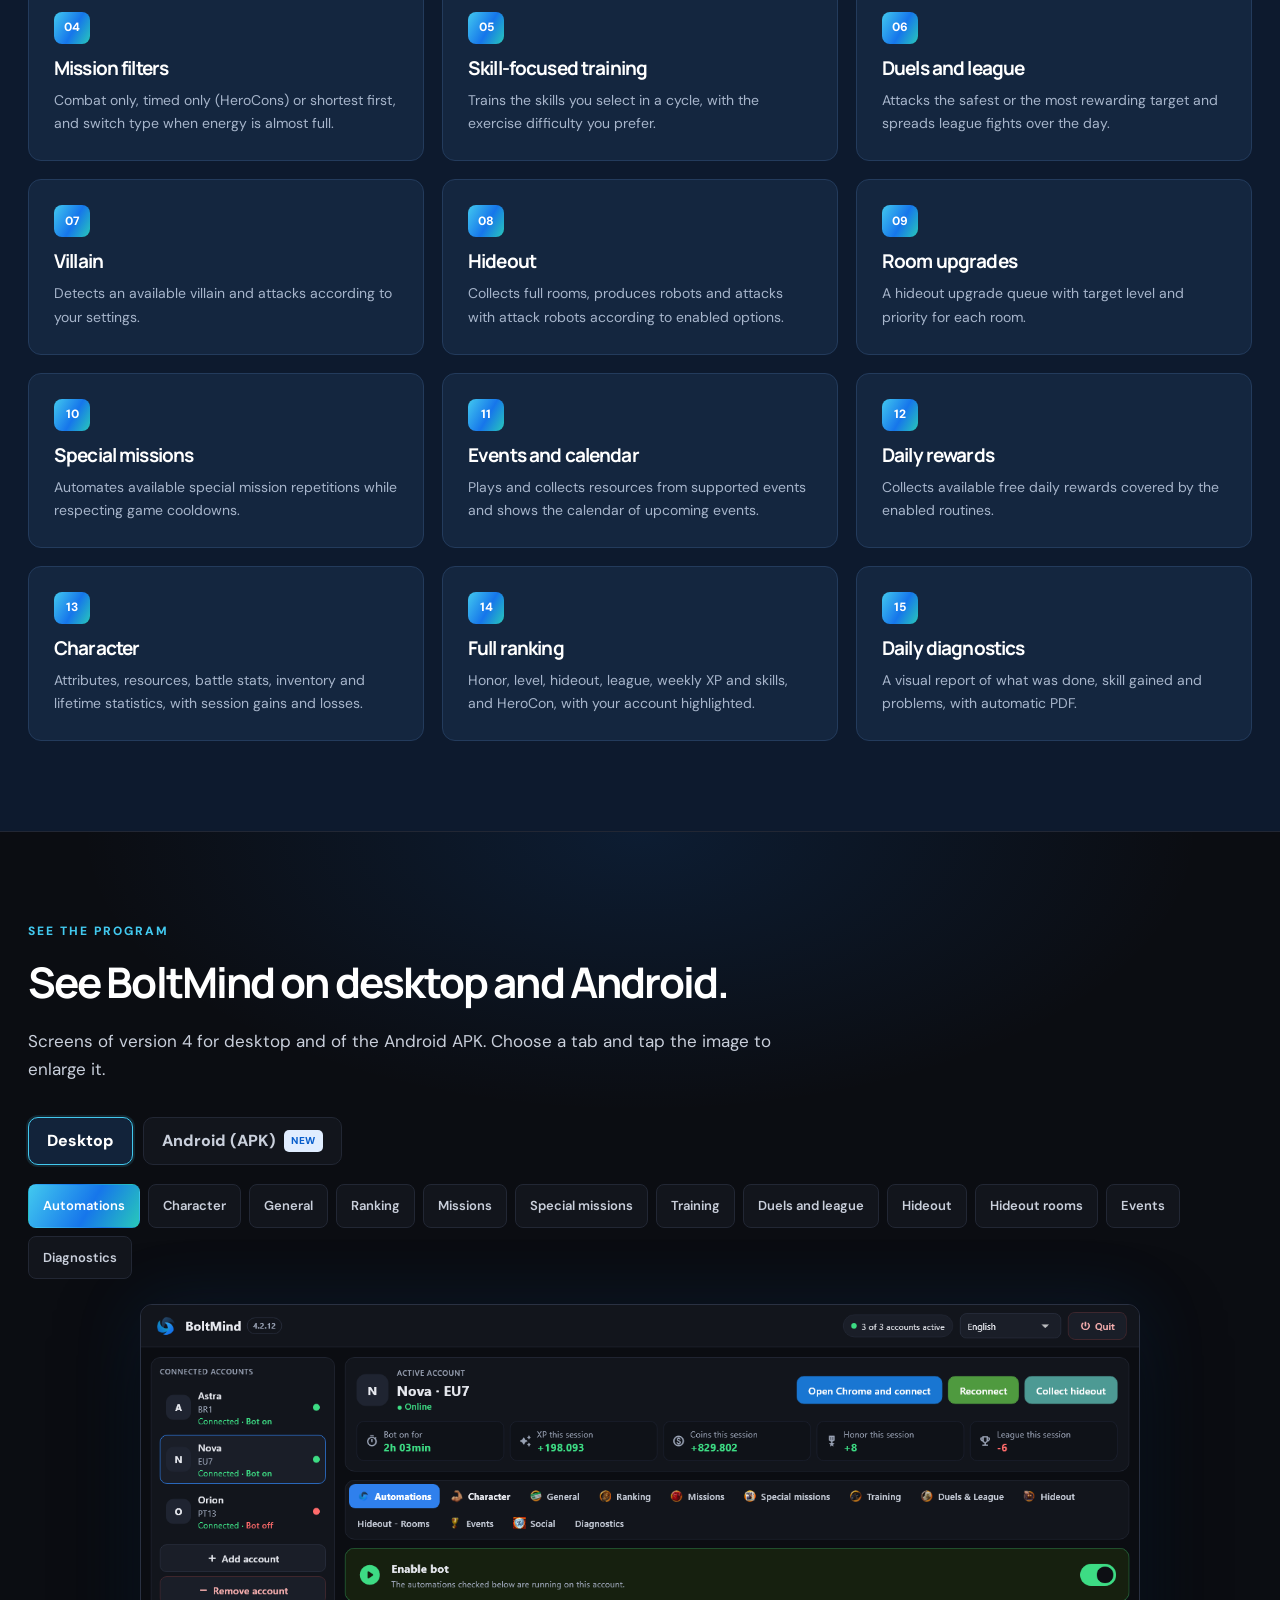
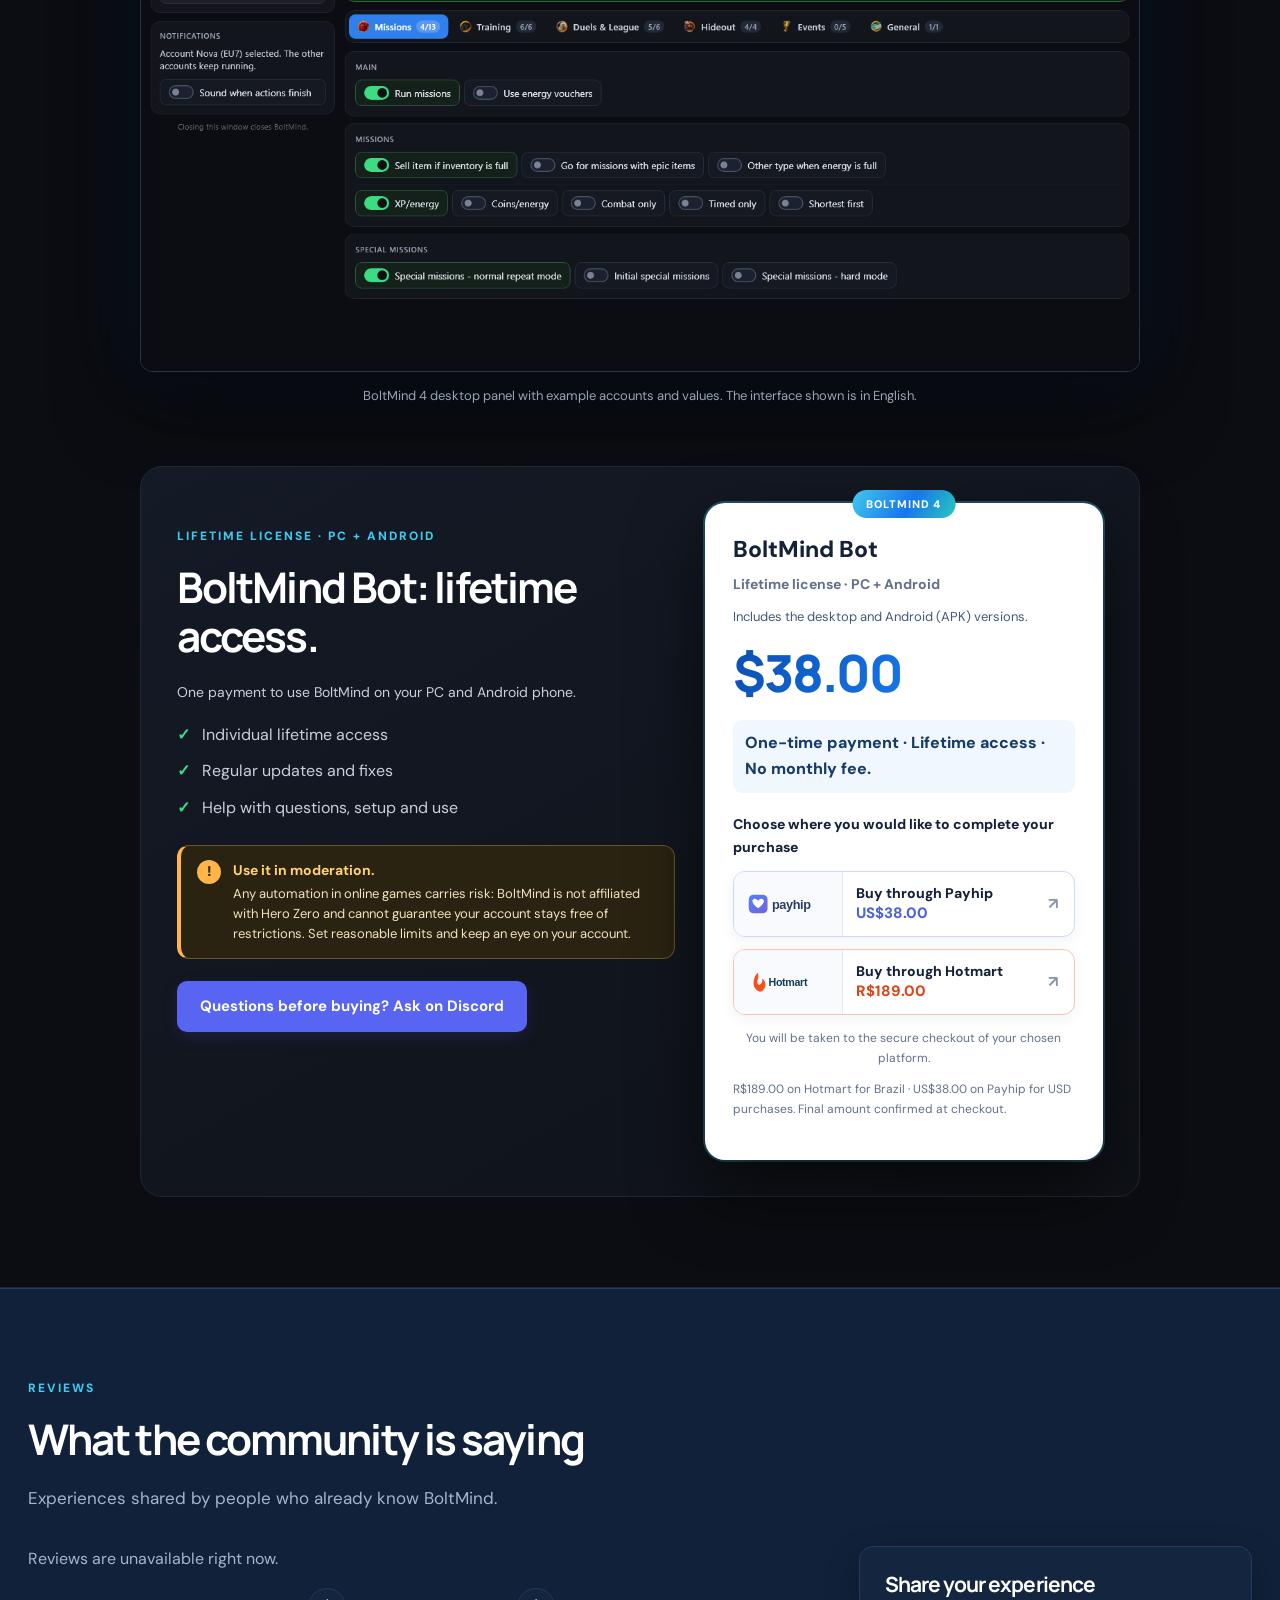
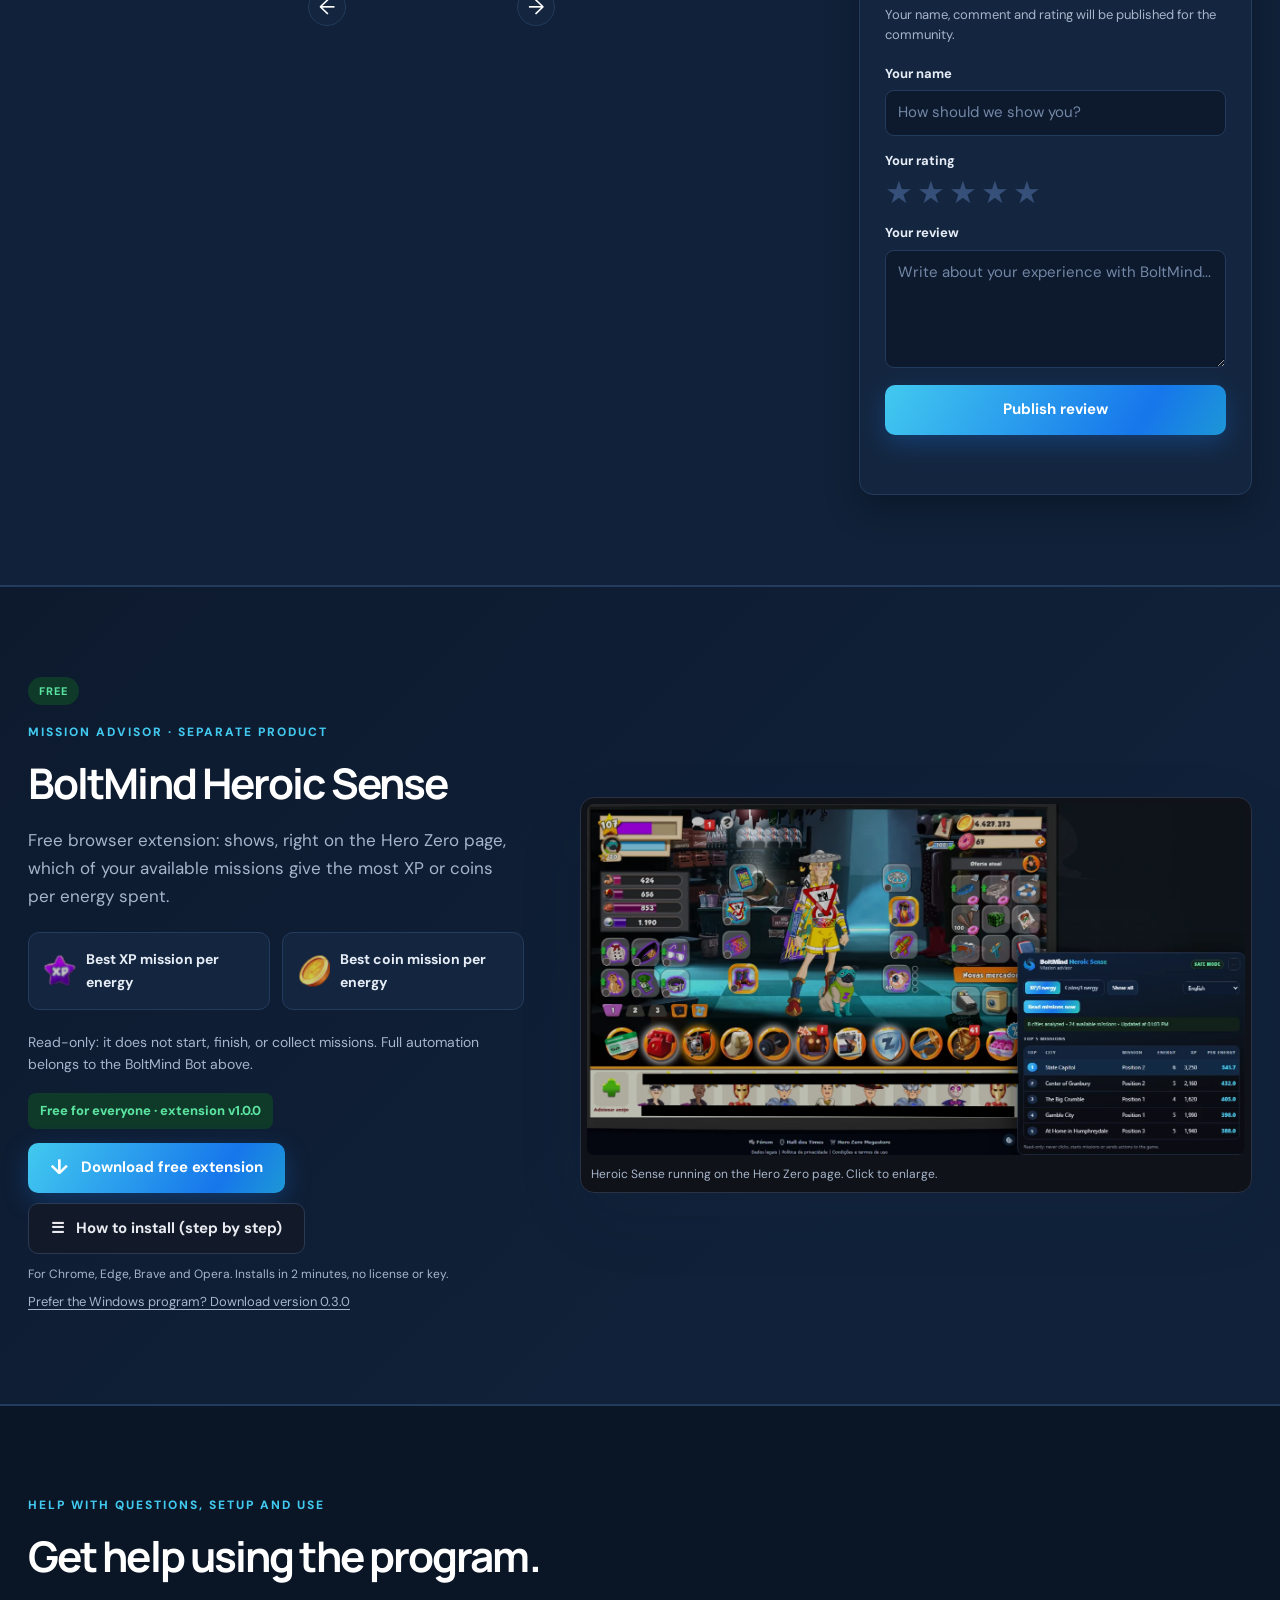
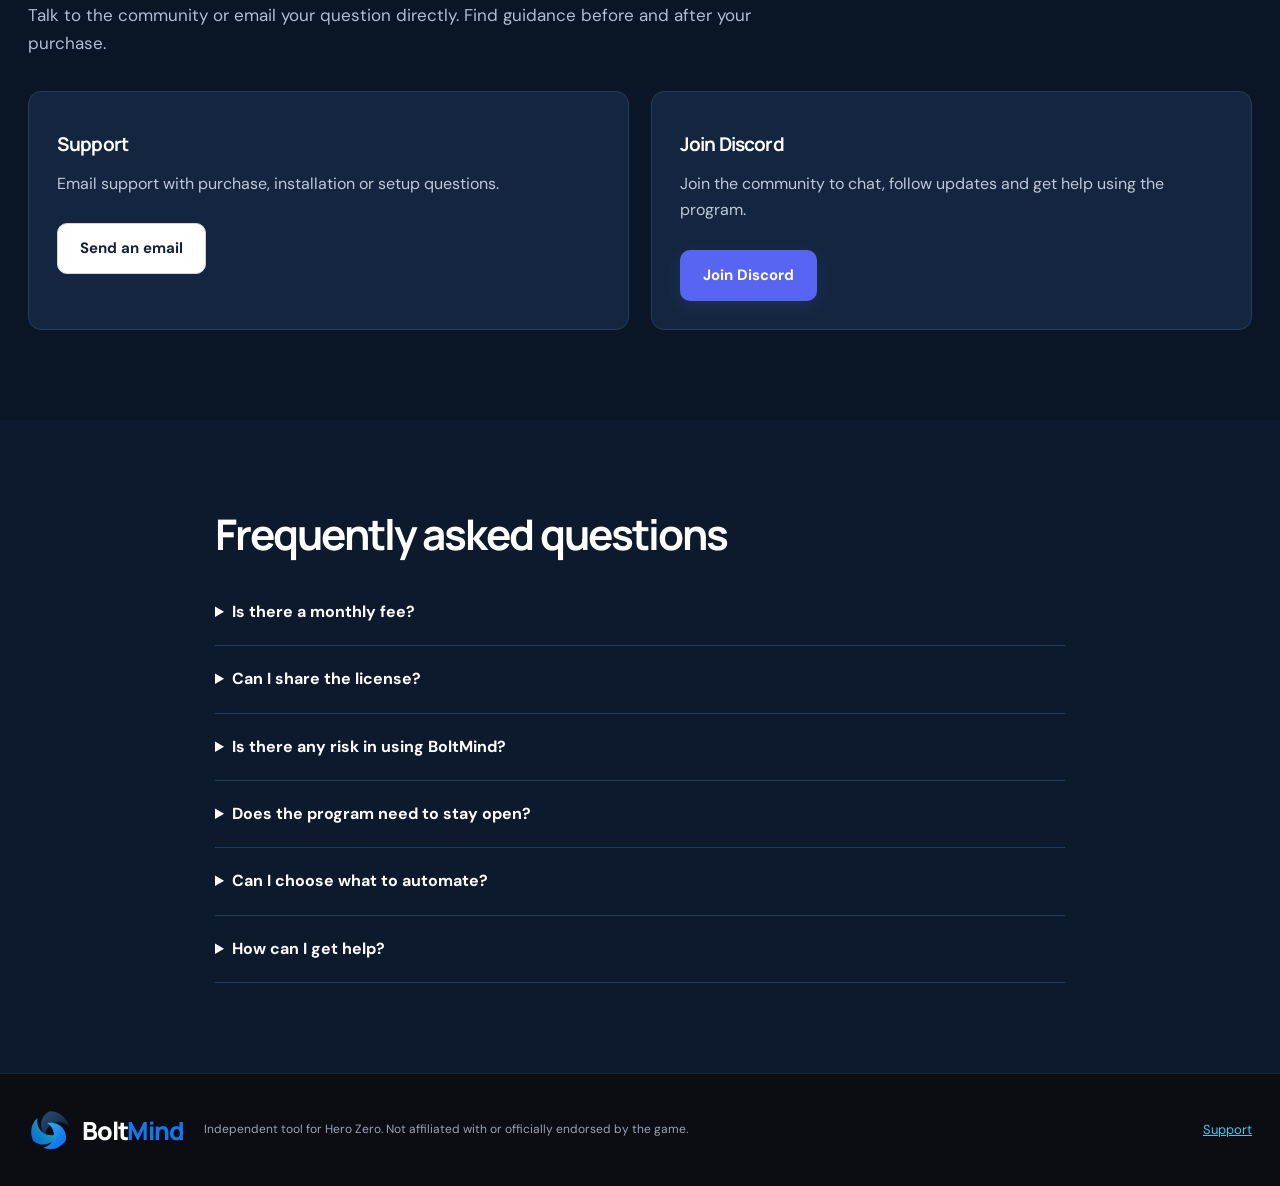
==== commit 229d092d: "Show the Heroic Sense install guide as an in-site dialog - "How to install" opens the step-by-step g" ====
--- a/heroic-sense-instalacao.html
+++ b/heroic-sense-instalacao.html
@@ -1,332 +1,9 @@
 <!doctype html>
-<html lang="pt-BR">
-<head>
-<meta charset="utf-8">
-<meta name="viewport" content="width=device-width,initial-scale=1">
-<meta name="theme-color" content="#0b0d12">
-<meta name="description" content="Step-by-step installation of the free BoltMind Heroic Sense browser extension for Hero Zero.">
-<title>Heroic Sense &mdash; Installation</title>
-<link rel="icon" href="assets/boltmind.svg?v=20260926-brand8" type="image/svg+xml">
-<link rel="preconnect" href="https://fonts.googleapis.com">
-<link rel="preconnect" href="https://fonts.gstatic.com" crossorigin>
-<link href="https://fonts.googleapis.com/css2?family=DM+Sans:wght@400;500;600;700&family=Manrope:wght@600;700;800&display=swap" rel="stylesheet">
-<style>
-:root{--bg:#0b0d12;--navy:#0d1a2e;--navy2:#102139;--card:#14263f;--line:#233b5c;--text:#e6edf7;--muted:#a7b5cb;--cyan:#42c9ef;--blue:#1676eb;--teal:#28c8ba;--grad:linear-gradient(120deg,#42c9ef,#1676eb 55%,#28c8ba)}
-*{box-sizing:border-box}
-html{scroll-behavior:smooth}
-body{margin:0;background:radial-gradient(900px 500px at 80% -10%,#1676eb30,transparent 70%),var(--navy);color:var(--text);font:16px/1.65 'DM Sans',Arial,sans-serif}
-a{color:var(--cyan)}
-.shell{width:min(980px,calc(100% - 32px));margin:auto}
-header{position:sticky;top:0;z-index:5;background:#0b0d12e8;backdrop-filter:blur(14px);border-bottom:1px solid #1c2130}
-.nav{display:flex;align-items:center;gap:16px;min-height:68px}
-.brand{display:inline-flex;align-items:center;gap:9px;color:#fff;font:800 21px Manrope,sans-serif;letter-spacing:-.8px;text-decoration:none}
-.brand img{width:36px;height:36px}
-.brand strong{background:var(--grad);-webkit-background-clip:text;background-clip:text;color:transparent;font:inherit}
-.nav-actions{display:flex;align-items:center;gap:10px;margin-left:auto}
-select{padding:8px;border:1px solid var(--line);border-radius:9px;background:var(--navy);color:var(--text);font:700 13px 'DM Sans',sans-serif}
-.button{display:inline-flex;align-items:center;justify-content:center;gap:10px;min-height:48px;padding:12px 20px;border:1px solid transparent;border-radius:11px;font-weight:700;text-decoration:none;cursor:pointer;font-size:15px}
-.button-primary{background:var(--grad);color:#fff;box-shadow:0 8px 26px #1676eb4d}
-.button-primary:hover{box-shadow:0 12px 34px #1676eb70}
-.button-ghost{border-color:#2a3a55;background:#121a29;color:var(--text)}
-.button-ghost:hover{border-color:var(--cyan)}
-.hero{padding:56px 0 30px}
-.eyebrow{margin:0 0 12px;color:var(--cyan);font-size:12px;font-weight:800;letter-spacing:2px;text-transform:uppercase}
-h1,h2,h3{font-family:Manrope,sans-serif;letter-spacing:-.04em;line-height:1.15;color:#fff}
-h1{font-size:clamp(32px,4.4vw,50px);margin:0 0 14px}
-.lead{color:var(--muted);font-size:18px;max-width:720px;margin:0 0 24px}
-.chips{display:flex;flex-wrap:wrap;gap:8px;margin:0 0 26px;padding:0;list-style:none}
-.chips li{padding:6px 12px;border:1px solid var(--line);border-radius:99px;background:var(--navy2);color:#c9cfdb;font-size:13px;font-weight:700}
-.actions{display:flex;flex-wrap:wrap;gap:12px}
-.steps{display:grid;gap:16px;margin:26px 0 0;padding:0;list-style:none;counter-reset:step}
-.step{position:relative;display:grid;grid-template-columns:52px 1fr;gap:16px;padding:22px;border:1px solid var(--line);border-radius:16px;background:var(--card)}
-.step:before{counter-increment:step;content:counter(step);display:grid;place-items:center;width:44px;height:44px;border-radius:12px;background:var(--grad);color:#fff;font:800 19px Manrope,sans-serif}
-.step h3{margin:6px 0 6px;font-size:20px}
-.step p{margin:0 0 10px;color:var(--muted)}
-.step p:last-child{margin-bottom:0}
-kbd,code{padding:2px 7px;border:1px solid #2a3a55;border-radius:6px;background:#0d1a2e;color:#e8eaf0;font:600 13px Consolas,monospace}
-.copy-row{display:flex;flex-wrap:wrap;gap:8px;margin-top:8px}
-.copy{display:inline-flex;align-items:center;gap:8px;padding:8px 12px;border:1px solid #2a3a55;border-radius:9px;background:#0d1a2e;color:#e8eaf0;font:600 14px Consolas,monospace;cursor:pointer}
-.copy:hover{border-color:var(--cyan)}
-.copy span{font:700 11px 'DM Sans',sans-serif;color:var(--cyan);text-transform:uppercase;letter-spacing:.06em}
-.mock{margin-top:12px;max-width:560px;border:1px solid #2a3142;border-radius:12px;background:#1f2127;overflow:hidden;box-shadow:0 14px 30px #0006}
-.mock-bar{display:flex;align-items:center;gap:10px;padding:10px 14px;background:#2a2d34;color:#e8eaf0;font-size:13px}
-.mock-bar b{font-weight:700}
-.toggle{margin-left:auto;display:inline-flex;align-items:center;gap:8px;font-size:13px}
-.switch{width:34px;height:18px;border-radius:99px;background:#8ab4f8;position:relative}
-.switch:after{content:"";position:absolute;right:2px;top:2px;width:14px;height:14px;border-radius:50%;background:#1a73e8}
-.mock-row{display:flex;flex-wrap:wrap;gap:8px;padding:12px 14px}
-.mock-btn{padding:6px 12px;border:1px solid #5f6368;border-radius:6px;color:#8ab4f8;font-size:13px;font-weight:600}
-.mock-btn.hl{border-color:#ffb547;box-shadow:0 0 0 3px #ffb54755;color:#ffd27a}
-.ring{outline:3px solid #ffb547;outline-offset:3px;border-radius:99px}
-.folder{display:flex;align-items:center;gap:10px;padding:12px 14px;color:#e8eaf0;font-size:13px}
-.folder i{display:inline-block;width:22px;height:16px;border-radius:3px;background:#f2c14e}
-.folder em{margin-left:auto;color:#9aa3b5;font-style:normal}
-.shot{margin:16px 0 0;padding:0;border:1px solid #2a3142;border-radius:14px;overflow:hidden;background:#0f1218;box-shadow:0 24px 60px #0008}
-.shot img{display:block;width:100%;height:auto}
-.shot figcaption{padding:10px 14px;color:var(--muted);font-size:13px}
-.section{padding:40px 0}
-.help{display:grid;grid-template-columns:repeat(2,1fr);gap:14px}
-.help article{padding:20px;border:1px solid var(--line);border-radius:14px;background:var(--card)}
-.help h3{margin:0 0 6px;font-size:17px}
-.help p{margin:0;color:var(--muted);font-size:14.5px}
-.safe{display:flex;gap:12px;padding:16px 18px;border:1px solid #2f5a44;border-radius:14px;background:#13211a;color:#bff0d6}
-.risk{display:flex;gap:12px;margin-top:14px;padding:16px 18px;border:1px solid #6b5420;border-left:4px solid #ffb547;border-radius:14px;background:#2a2312;color:#f2e2bd}
-.safe strong,.risk strong{display:block;color:#fff}
-footer{margin-top:30px;padding:28px 0;border-top:1px solid var(--line);background:var(--bg);color:#9aa3b5;font-size:13px}
-.toast{position:fixed;left:50%;bottom:24px;transform:translateX(-50%);padding:10px 16px;border-radius:10px;background:#13211a;border:1px solid #2f5a44;color:#9fe8c3;font-weight:700;opacity:0;transition:opacity .2s;pointer-events:none}
-.toast.show{opacity:1}
-@media(max-width:720px){.step{grid-template-columns:1fr;padding:18px}.help{grid-template-columns:1fr}.hero{padding-top:36px}.nav-actions .button{display:none}}
-</style>
-</head>
-<body>
-<header><div class="shell nav">
-  <a class="brand" href="./" aria-label="BoltMind"><img src="assets/boltmind.svg?v=20260926-brand8" alt=""><span>Bolt<strong>Mind</strong></span></a>
-  <div class="nav-actions">
-    <select id="language" aria-label="Language">
-      <option value="en">EN - English</option><option value="pt">PT - Português</option><option value="pl">PL - Polski</option>
-      <option value="el">EL - Ελληνικά</option><option value="de">DE - Deutsch</option><option value="fr">FR - Français</option>
-    </select>
-    <a class="button button-primary heroic-download" href="downloads/boltmind-heroic-sense-extension-v1.0.0.zip" download="BoltMind Heroic Sense Extension v1.0.0.zip" data-t="download"></a>
-  </div>
-</div></header>
-
-<main class="shell">
-  <section class="hero">
-    <p class="eyebrow" data-t="eyebrow"></p>
-    <h1 data-t="title"></h1>
-    <p class="lead" data-t="lead"></p>
-    <ul class="chips"><li data-t="chip1"></li><li data-t="chip2"></li><li data-t="chip3"></li><li data-t="chip4"></li></ul>
-    <div class="actions">
-      <a class="button button-primary heroic-download" href="downloads/boltmind-heroic-sense-extension-v1.0.0.zip" download="BoltMind Heroic Sense Extension v1.0.0.zip"><span aria-hidden="true">&#8595;</span><span data-t="downloadLong"></span></a>
-      <a class="button button-ghost" href="#passos" data-t="seeSteps"></a>
-    </div>
-  </section>
-
-  <ol class="steps" id="passos">
-    <li class="step"><div>
-      <h3 data-t="s1t"></h3><p data-t="s1p"></p>
-      <a class="button button-ghost heroic-download" href="downloads/boltmind-heroic-sense-extension-v1.0.0.zip" download="BoltMind Heroic Sense Extension v1.0.0.zip"><span aria-hidden="true">&#8595;</span><span data-t="download"></span></a>
-    </div></li>
-    <li class="step"><div>
-      <h3 data-t="s2t"></h3><p data-t="s2p"></p>
-      <div class="mock" aria-hidden="true"><div class="folder"><i></i><b>BoltMind Heroic Sense Extension v1.0.0</b><em>manifest.json · hook.js · panel.js …</em></div></div>
-    </div></li>
-    <li class="step"><div>
-      <h3 data-t="s3t"></h3><p data-t="s3p"></p>
-      <div class="copy-row">
-        <button class="copy" type="button" data-copy="chrome://extensions">chrome://extensions <span data-t="copy"></span></button>
-        <button class="copy" type="button" data-copy="edge://extensions">edge://extensions <span data-t="copy"></span></button>
-      </div>
-    </div></li>
-    <li class="step"><div>
-      <h3 data-t="s4t"></h3><p data-t="s4p"></p>
-      <div class="mock" aria-hidden="true"><div class="mock-bar"><b data-t="mockTitle"></b><span class="toggle"><span data-t="devMode"></span><span class="switch ring"></span></span></div></div>
-    </div></li>
-    <li class="step"><div>
-      <h3 data-t="s5t"></h3><p data-t="s5p"></p>
-      <div class="mock" aria-hidden="true"><div class="mock-bar"><b data-t="mockTitle"></b><span class="toggle"><span data-t="devMode"></span><span class="switch"></span></span></div>
-        <div class="mock-row"><span class="mock-btn hl" data-t="loadUnpacked"></span><span class="mock-btn" data-t="pack"></span><span class="mock-btn" data-t="update"></span></div></div>
-    </div></li>
-    <li class="step"><div>
-      <h3 data-t="s6t"></h3><p data-t="s6p"></p>
-      <figure class="shot"><img src="assets/heroic-sense-extension.webp?v=20261107" alt="BoltMind Heroic Sense" width="1454" height="775" loading="lazy"><figcaption data-t="shotCaption"></figcaption></figure>
-    </div></li>
-  </ol>
-
-  <section class="section">
-    <p class="eyebrow" data-t="helpEyebrow"></p>
-    <h2 data-t="helpTitle"></h2>
-    <div class="help">
-      <article><h3 data-t="h1t"></h3><p data-t="h1p"></p></article>
-      <article><h3 data-t="h2t"></h3><p data-t="h2p"></p></article>
-      <article><h3 data-t="h3t"></h3><p data-t="h3p"></p></article>
-      <article><h3 data-t="h4t"></h3><p data-t="h4p"></p></article>
-    </div>
-  </section>
-
-  <div class="safe"><span aria-hidden="true">&#10003;</span><div><strong data-t="safeT"></strong><span data-t="safeP"></span></div></div>
-  <div class="risk"><span aria-hidden="true">!</span><div><strong data-t="riskT"></strong><span data-t="riskP"></span></div></div>
-</main>
-
-<footer><div class="shell"><span data-t="footer"></span> · <a href="./" data-t="back"></a></div></footer>
-<div class="toast" id="toast" role="status" aria-live="polite"></div>
-
-<script>
-(() => {
-'use strict';
-const T = {
- pt: {
-  pageTitle:'Como instalar o Heroic Sense', eyebrow:'Extensão gratuita · Heroic Sense v1.0.0',
-  title:'Instale o Heroic Sense no seu navegador em 2 minutos.',
-  lead:'A extensão mostra, na própria página do Hero Zero, quais missões rendem mais XP ou mais moedas por energia. Siga os passos abaixo.',
-  chip1:'Grátis, sem licença', chip2:'Chrome, Edge, Brave e Opera', chip3:'Somente leitura', chip4:'5 idiomas no painel',
-  download:'Baixar extensão', downloadLong:'Baixar extensão grátis (ZIP)', seeSteps:'Ver o passo a passo',
-  s1t:'Baixe a extensão', s1p:'Baixe o arquivo ZIP da extensão. Ele é pequeno (cerca de 40 KB).',
-  s2t:'Extraia para uma pasta fixa', s2p:'Clique com o botão direito no ZIP e escolha "Extrair tudo". Guarde a pasta em um lugar fixo, como Documentos. Não apague essa pasta depois: o navegador carrega a extensão a partir dela.',
-  s3t:'Abra a página de extensões', s3p:'Copie o endereço do seu navegador e cole na barra de endereços (o navegador não permite abrir esse endereço por link).',
-  s4t:'Ative o Modo do desenvolvedor', s4p:'No Chrome, a chave fica no canto superior direito. No Edge, fica no menu à esquerda.',
-  s5t:'Clique em "Carregar sem compactação"', s5p:'Escolha a pasta extraída no passo 2: a que contém o arquivo manifest.json. Depois, fixe o ícone do BoltMind no botão de quebra-cabeça da barra.',
-  s6t:'Abra o Hero Zero e entre na conta', s6p:'O painel Heroic Sense aparece no canto inferior direito da página do jogo. Escolha XP/Energia ou Moeda/Energia. Arraste o painel pelo topo ou minimize no botão "–".',
-  shotCaption:'Heroic Sense funcionando na página do Hero Zero.',
-  copy:'Copiar', copied:'Endereço copiado. Cole na barra de endereços.',
-  mockTitle:'Extensões', devMode:'Modo do desenvolvedor', loadUnpacked:'Carregar sem compactação', pack:'Compactar extensão', update:'Atualizar',
-  helpEyebrow:'Dúvidas comuns', helpTitle:'Se algo não sair como esperado',
-  h1t:'O painel ficou aguardando', h1p:'Clique em "Ler missões agora". O navegador mostra por um instante o aviso de que a extensão está depurando a aba: é assim que ela lê as missões, e depois se desconecta.',
-  h2t:'Apareceu um aviso ao clicar no botão', h2p:'Se o DevTools (F12) estiver aberto na aba do jogo, feche-o e clique de novo.',
-  h3t:'O navegador pede para desativar a extensão', h3p:'Alguns navegadores avisam sobre extensões do modo do desenvolvedor ao abrir. Mantenha a extensão ativada.',
-  h4t:'Como atualizar', h4p:'Baixe a versão nova, substitua os arquivos da pasta e clique no botão de recarregar da extensão na página de extensões.',
-  safeT:'Somente leitura.', safeP:' A extensão não clica, não inicia missões, não gasta energia e não envia ações ao jogo.',
-  riskT:'Use com moderação.', riskP:' Toda ferramenta para jogos online envolve risco. O BoltMind não tem vínculo com o Hero Zero e não pode garantir que sua conta fique livre de restrições.',
-  footer:'Ferramenta independente para Hero Zero. Sem afiliação ou endosso oficial do jogo.', back:'Voltar ao site BoltMind'
- },
- en: {
-  pageTitle:'How to install Heroic Sense', eyebrow:'Free extension · Heroic Sense v1.0.0',
-  title:'Install Heroic Sense in your browser in 2 minutes.',
-  lead:'The extension shows, right on the Hero Zero page, which missions give the most XP or coins per energy. Follow the steps below.',
-  chip1:'Free, no license', chip2:'Chrome, Edge, Brave and Opera', chip3:'Read-only', chip4:'5 panel languages',
-  download:'Download extension', downloadLong:'Download free extension (ZIP)', seeSteps:'See the steps',
-  s1t:'Download the extension', s1p:'Download the extension ZIP file. It is small (about 40 KB).',
-  s2t:'Extract it to a permanent folder', s2p:'Right-click the ZIP and choose "Extract all". Keep the folder somewhere permanent, such as Documents. Do not delete it later: the browser loads the extension from it.',
-  s3t:'Open the extensions page', s3p:'Copy your browser’s address and paste it into the address bar (browsers do not allow opening it from a link).',
-  s4t:'Turn on Developer mode', s4p:'In Chrome the switch is at the top right. In Edge it is in the left menu.',
-  s5t:'Click "Load unpacked"', s5p:'Select the folder extracted in step 2: the one containing manifest.json. Then pin the BoltMind icon from the puzzle button on the toolbar.',
-  s6t:'Open Hero Zero and sign in', s6p:'The Heroic Sense panel appears in the bottom-right corner of the game page. Choose XP/Energy or Coins/Energy. Drag the panel by its header or minimize it with "–".',
-  shotCaption:'Heroic Sense running on the Hero Zero page.',
-  copy:'Copy', copied:'Address copied. Paste it into the address bar.',
-  mockTitle:'Extensions', devMode:'Developer mode', loadUnpacked:'Load unpacked', pack:'Pack extension', update:'Update',
-  helpEyebrow:'Common questions', helpTitle:'If something does not go as expected',
-  h1t:'The panel keeps waiting', h1p:'Click "Read missions now". The browser briefly shows that the extension is debugging the tab: that is how it reads the missions, and then it disconnects.',
-  h2t:'A warning appeared when clicking the button', h2p:'If DevTools (F12) is open on the game tab, close it and click again.',
-  h3t:'The browser asks to disable the extension', h3p:'Some browsers warn about developer-mode extensions at startup. Keep the extension enabled.',
-  h4t:'How to update', h4p:'Download the new version, replace the files in the folder and click the extension’s reload button on the extensions page.',
-  safeT:'Read-only.', safeP:' The extension never clicks, starts missions, spends energy or sends actions to the game.',
-  riskT:'Use it in moderation.', riskP:' Any tool for online games carries risk. BoltMind is not affiliated with Hero Zero and cannot guarantee your account stays free of restrictions.',
-  footer:'Independent tool for Hero Zero. Not affiliated with or endorsed by the game.', back:'Back to the BoltMind site'
- },
- pl: {
-  pageTitle:'Jak zainstalować Heroic Sense', eyebrow:'Darmowe rozszerzenie · Heroic Sense v1.0.0',
-  title:'Zainstaluj Heroic Sense w przeglądarce w 2 minuty.',
-  lead:'Rozszerzenie pokazuje bezpośrednio na stronie Hero Zero, które misje dają najwięcej XP lub monet na energię. Wykonaj poniższe kroki.',
-  chip1:'Za darmo, bez licencji', chip2:'Chrome, Edge, Brave i Opera', chip3:'Tylko odczyt', chip4:'5 języków panelu',
-  download:'Pobierz rozszerzenie', downloadLong:'Pobierz darmowe rozszerzenie (ZIP)', seeSteps:'Zobacz kroki',
-  s1t:'Pobierz rozszerzenie', s1p:'Pobierz plik ZIP rozszerzenia. Jest mały (około 40 KB).',
-  s2t:'Rozpakuj do stałego folderu', s2p:'Kliknij ZIP prawym przyciskiem i wybierz „Wyodrębnij wszystkie”. Trzymaj folder w stałym miejscu, np. w Dokumentach. Nie usuwaj go później: przeglądarka wczytuje z niego rozszerzenie.',
-  s3t:'Otwórz stronę rozszerzeń', s3p:'Skopiuj adres swojej przeglądarki i wklej go w pasek adresu (przeglądarki nie pozwalają otworzyć go z linku).',
-  s4t:'Włącz tryb dewelopera', s4p:'W Chrome przełącznik jest w prawym górnym rogu. W Edge — w menu po lewej.',
-  s5t:'Kliknij „Załaduj rozpakowane”', s5p:'Wybierz folder rozpakowany w kroku 2: ten z plikiem manifest.json. Następnie przypnij ikonę BoltMind z przycisku puzzla na pasku.',
-  s6t:'Otwórz Hero Zero i zaloguj się', s6p:'Panel Heroic Sense pojawi się w prawym dolnym rogu strony gry. Wybierz PD/Energia lub Monety/Energia. Przeciągnij panel za nagłówek lub zminimalizuj przyciskiem „–”.',
-  shotCaption:'Heroic Sense działający na stronie Hero Zero.',
-  copy:'Kopiuj', copied:'Adres skopiowany. Wklej go w pasek adresu.',
-  mockTitle:'Rozszerzenia', devMode:'Tryb dewelopera', loadUnpacked:'Załaduj rozpakowane', pack:'Spakuj rozszerzenie', update:'Aktualizuj',
-  helpEyebrow:'Częste pytania', helpTitle:'Jeśli coś nie działa zgodnie z oczekiwaniami',
-  h1t:'Panel ciągle czeka', h1p:'Kliknij „Odczytaj misje teraz”. Przeglądarka na chwilę pokaże, że rozszerzenie debuguje kartę: tak odczytuje misje, a potem się rozłącza.',
-  h2t:'Po kliknięciu pojawił się komunikat', h2p:'Jeśli DevTools (F12) jest otwarte na karcie gry, zamknij je i kliknij ponownie.',
-  h3t:'Przeglądarka prosi o wyłączenie rozszerzenia', h3p:'Niektóre przeglądarki ostrzegają przy starcie o rozszerzeniach w trybie dewelopera. Pozostaw rozszerzenie włączone.',
-  h4t:'Jak zaktualizować', h4p:'Pobierz nową wersję, zastąp pliki w folderze i kliknij przycisk przeładowania rozszerzenia na stronie rozszerzeń.',
-  safeT:'Tylko odczyt.', safeP:' Rozszerzenie nie klika, nie rozpoczyna misji, nie zużywa energii i nie wysyła akcji do gry.',
-  riskT:'Używaj z umiarem.', riskP:' Każde narzędzie do gier online wiąże się z ryzykiem. BoltMind nie jest powiązany z Hero Zero i nie może zagwarantować, że konto nie zostanie ograniczone.',
-  footer:'Niezależne narzędzie dla Hero Zero. Bez powiązań ani oficjalnego poparcia gry.', back:'Wróć na stronę BoltMind'
- },
- el: {
-  pageTitle:'Πώς να εγκαταστήσετε το Heroic Sense', eyebrow:'Δωρεάν επέκταση · Heroic Sense v1.0.0',
-  title:'Εγκαταστήστε το Heroic Sense στο πρόγραμμα περιήγησης σε 2 λεπτά.',
-  lead:'Η επέκταση δείχνει, μέσα στη σελίδα του Hero Zero, ποιες αποστολές δίνουν την περισσότερη εμπειρία ή τα περισσότερα νομίσματα ανά ενέργεια. Ακολουθήστε τα βήματα.',
-  chip1:'Δωρεάν, χωρίς άδεια', chip2:'Chrome, Edge, Brave και Opera', chip3:'Μόνο ανάγνωση', chip4:'5 γλώσσες πίνακα',
-  download:'Λήψη επέκτασης', downloadLong:'Δωρεάν λήψη επέκτασης (ZIP)', seeSteps:'Δείτε τα βήματα',
-  s1t:'Κατεβάστε την επέκταση', s1p:'Κατεβάστε το αρχείο ZIP της επέκτασης. Είναι μικρό (περίπου 40 KB).',
-  s2t:'Αποσυμπιέστε σε μόνιμο φάκελο', s2p:'Κάντε δεξί κλικ στο ZIP και επιλέξτε «Εξαγωγή όλων». Κρατήστε τον φάκελο σε μόνιμη θέση, π.χ. στα Έγγραφα. Μην τον διαγράψετε: το πρόγραμμα περιήγησης φορτώνει την επέκταση από εκεί.',
-  s3t:'Ανοίξτε τη σελίδα επεκτάσεων', s3p:'Αντιγράψτε τη διεύθυνση του προγράμματος περιήγησής σας και επικολλήστε τη στη γραμμή διευθύνσεων (δεν ανοίγει από σύνδεσμο).',
-  s4t:'Ενεργοποιήστε τη λειτουργία προγραμματιστή', s4p:'Στο Chrome ο διακόπτης είναι πάνω δεξιά. Στο Edge βρίσκεται στο αριστερό μενού.',
-  s5t:'Πατήστε «Φόρτωση μη πακεταρισμένης»', s5p:'Επιλέξτε τον φάκελο του βήματος 2: αυτόν που περιέχει το manifest.json. Μετά καρφιτσώστε το εικονίδιο BoltMind από το κουμπί του παζλ.',
-  s6t:'Ανοίξτε το Hero Zero και συνδεθείτε', s6p:'Ο πίνακας Heroic Sense εμφανίζεται κάτω δεξιά στη σελίδα του παιχνιδιού. Επιλέξτε Εμπ./Ενέργεια ή Νομίσματα/Ενέργεια. Σύρετε τον πίνακα από την κεφαλίδα ή ελαχιστοποιήστε τον με «–».',
-  shotCaption:'Το Heroic Sense σε λειτουργία στη σελίδα του Hero Zero.',
-  copy:'Αντιγραφή', copied:'Η διεύθυνση αντιγράφηκε. Επικολλήστε τη στη γραμμή διευθύνσεων.',
-  mockTitle:'Επεκτάσεις', devMode:'Λειτουργία προγραμματιστή', loadUnpacked:'Φόρτωση μη πακεταρισμένης', pack:'Πακετάρισμα', update:'Ενημέρωση',
-  helpEyebrow:'Συχνές ερωτήσεις', helpTitle:'Αν κάτι δεν πάει όπως αναμενόταν',
-  h1t:'Ο πίνακας περιμένει συνεχώς', h1p:'Πατήστε «Ανάγνωση αποστολών τώρα». Το πρόγραμμα περιήγησης δείχνει για λίγο ότι η επέκταση εντοπίζει σφάλματα στην καρτέλα: έτσι διαβάζει τις αποστολές και μετά αποσυνδέεται.',
-  h2t:'Εμφανίστηκε προειδοποίηση στο κουμπί', h2p:'Αν τα DevTools (F12) είναι ανοιχτά στην καρτέλα του παιχνιδιού, κλείστε τα και πατήστε ξανά.',
-  h3t:'Ζητείται απενεργοποίηση της επέκτασης', h3p:'Ορισμένα προγράμματα περιήγησης προειδοποιούν για επεκτάσεις προγραμματιστή στην εκκίνηση. Κρατήστε την επέκταση ενεργή.',
-  h4t:'Πώς να ενημερώσετε', h4p:'Κατεβάστε τη νέα έκδοση, αντικαταστήστε τα αρχεία του φακέλου και πατήστε επαναφόρτωση στη σελίδα επεκτάσεων.',
-  safeT:'Μόνο ανάγνωση.', safeP:' Η επέκταση δεν κάνει κλικ, δεν ξεκινά αποστολές, δεν ξοδεύει ενέργεια και δεν στέλνει ενέργειες στο παιχνίδι.',
-  riskT:'Χρησιμοποιήστε τη με μέτρο.', riskP:' Κάθε εργαλείο για online παιχνίδια ενέχει κίνδυνο. Το BoltMind δεν συνδέεται με το Hero Zero και δεν εγγυάται ότι ο λογαριασμός δεν θα δεχθεί περιορισμούς.',
-  footer:'Ανεξάρτητο εργαλείο για το Hero Zero. Χωρίς σχέση ή επίσημη υποστήριξη από το παιχνίδι.', back:'Επιστροφή στον ιστότοπο BoltMind'
- },
- de: {
-  pageTitle:'Heroic Sense installieren', eyebrow:'Kostenlose Erweiterung · Heroic Sense v1.0.0',
-  title:'Installiere Heroic Sense in 2 Minuten in deinem Browser.',
-  lead:'Die Erweiterung zeigt direkt auf der Hero-Zero-Seite, welche Missionen die meisten XP oder Münzen pro Energie bringen. Folge den Schritten unten.',
-  chip1:'Kostenlos, ohne Lizenz', chip2:'Chrome, Edge, Brave und Opera', chip3:'Nur lesen', chip4:'5 Sprachen im Panel',
-  download:'Erweiterung herunterladen', downloadLong:'Kostenlose Erweiterung herunterladen (ZIP)', seeSteps:'Schritte ansehen',
-  s1t:'Erweiterung herunterladen', s1p:'Lade die ZIP-Datei der Erweiterung herunter. Sie ist klein (etwa 40 KB).',
-  s2t:'In einen festen Ordner entpacken', s2p:'Rechtsklick auf die ZIP-Datei und „Alle extrahieren“ wählen. Bewahre den Ordner an einem festen Ort auf, z. B. in Dokumente. Später nicht löschen: Der Browser lädt die Erweiterung daraus.',
-  s3t:'Erweiterungsseite öffnen', s3p:'Kopiere die Adresse deines Browsers und füge sie in die Adressleiste ein (Browser erlauben das Öffnen per Link nicht).',
-  s4t:'Entwicklermodus einschalten', s4p:'In Chrome ist der Schalter oben rechts. In Edge im Menü links.',
-  s5t:'„Entpackte Erweiterung laden“ klicken', s5p:'Wähle den in Schritt 2 entpackten Ordner: den mit manifest.json. Hefte dann das BoltMind-Symbol über das Puzzle-Symbol an.',
-  s6t:'Hero Zero öffnen und einloggen', s6p:'Das Heroic-Sense-Panel erscheint unten rechts auf der Spielseite. Wähle XP/Energie oder Münzen/Energie. Ziehe das Panel am Kopf oder minimiere es mit „–“.',
-  shotCaption:'Heroic Sense auf der Hero-Zero-Seite.',
-  copy:'Kopieren', copied:'Adresse kopiert. In die Adressleiste einfügen.',
-  mockTitle:'Erweiterungen', devMode:'Entwicklermodus', loadUnpacked:'Entpackte Erweiterung laden', pack:'Erweiterung packen', update:'Aktualisieren',
-  helpEyebrow:'Häufige Fragen', helpTitle:'Wenn etwas nicht wie erwartet läuft',
-  h1t:'Das Panel wartet weiter', h1p:'Klicke auf „Missionen jetzt lesen“. Der Browser zeigt kurz an, dass die Erweiterung den Tab debuggt: So liest sie die Missionen und trennt sich danach.',
-  h2t:'Beim Klick erschien ein Hinweis', h2p:'Wenn DevTools (F12) im Spiel-Tab offen ist, schließe sie und klicke erneut.',
-  h3t:'Der Browser will die Erweiterung deaktivieren', h3p:'Manche Browser warnen beim Start vor Erweiterungen im Entwicklermodus. Lass die Erweiterung aktiviert.',
-  h4t:'Aktualisieren', h4p:'Lade die neue Version, ersetze die Dateien im Ordner und klicke auf der Erweiterungsseite auf Neu laden.',
-  safeT:'Nur lesen.', safeP:' Die Erweiterung klickt nicht, startet keine Missionen, verbraucht keine Energie und sendet keine Aktionen an das Spiel.',
-  riskT:'Mit Maß verwenden.', riskP:' Jedes Tool für Onlinespiele birgt ein Risiko. BoltMind ist nicht mit Hero Zero verbunden und kann nicht garantieren, dass dein Account frei von Einschränkungen bleibt.',
-  footer:'Unabhängiges Tool für Hero Zero. Keine Verbindung zum Spiel und keine offizielle Unterstützung.', back:'Zurück zur BoltMind-Seite'
- },
- fr: {
-  pageTitle:'Installer Heroic Sense', eyebrow:'Extension gratuite · Heroic Sense v1.0.0',
-  title:'Installez Heroic Sense dans votre navigateur en 2 minutes.',
-  lead:'L’extension affiche, directement sur la page de Hero Zero, les missions qui rapportent le plus d’XP ou de pièces par énergie. Suivez les étapes ci-dessous.',
-  chip1:'Gratuit, sans licence', chip2:'Chrome, Edge, Brave et Opera', chip3:'Lecture seule', chip4:'Panneau en 5 langues',
-  download:'Télécharger l’extension', downloadLong:'Télécharger l’extension gratuite (ZIP)', seeSteps:'Voir les étapes',
-  s1t:'Téléchargez l’extension', s1p:'Téléchargez le fichier ZIP de l’extension. Il est léger (environ 40 Ko).',
-  s2t:'Extrayez-le dans un dossier permanent', s2p:'Clic droit sur le ZIP, puis « Extraire tout ». Gardez le dossier à un endroit fixe, comme Documents. Ne le supprimez pas : le navigateur charge l’extension depuis ce dossier.',
-  s3t:'Ouvrez la page des extensions', s3p:'Copiez l’adresse de votre navigateur et collez-la dans la barre d’adresse (les navigateurs n’autorisent pas l’ouverture par un lien).',
-  s4t:'Activez le mode développeur', s4p:'Dans Chrome, l’interrupteur est en haut à droite. Dans Edge, dans le menu de gauche.',
-  s5t:'Cliquez sur « Charger l’extension non empaquetée »', s5p:'Choisissez le dossier extrait à l’étape 2 : celui qui contient manifest.json. Épinglez ensuite l’icône BoltMind via le bouton puzzle.',
-  s6t:'Ouvrez Hero Zero et connectez-vous', s6p:'Le panneau Heroic Sense apparaît en bas à droite de la page du jeu. Choisissez XP/Énergie ou Pièces/Énergie. Déplacez le panneau par son en-tête ou réduisez-le avec « – ».',
-  shotCaption:'Heroic Sense en action sur la page de Hero Zero.',
-  copy:'Copier', copied:'Adresse copiée. Collez-la dans la barre d’adresse.',
-  mockTitle:'Extensions', devMode:'Mode développeur', loadUnpacked:'Charger l’extension non empaquetée', pack:'Empaqueter', update:'Mettre à jour',
-  helpEyebrow:'Questions fréquentes', helpTitle:'Si quelque chose ne se passe pas comme prévu',
-  h1t:'Le panneau reste en attente', h1p:'Cliquez sur « Read missions now ». Le navigateur indique brièvement que l’extension débogue l’onglet : c’est ainsi qu’elle lit les missions, puis elle se déconnecte.',
-  h2t:'Un avertissement est apparu', h2p:'Si les DevTools (F12) sont ouverts sur l’onglet du jeu, fermez-les et cliquez à nouveau.',
-  h3t:'Le navigateur propose de désactiver l’extension', h3p:'Certains navigateurs avertissent au démarrage à propos des extensions du mode développeur. Gardez l’extension activée.',
-  h4t:'Mettre à jour', h4p:'Téléchargez la nouvelle version, remplacez les fichiers du dossier et cliquez sur le bouton de rechargement de l’extension.',
-  safeT:'Lecture seule.', safeP:' L’extension ne clique pas, ne lance pas de missions, ne dépense pas d’énergie et n’envoie aucune action au jeu.',
-  riskT:'Utilisez-la avec modération.', riskP:' Tout outil pour jeux en ligne comporte un risque. BoltMind n’est pas affilié à Hero Zero et ne peut garantir que votre compte restera sans restriction.',
-  footer:'Outil indépendant pour Hero Zero. Sans affiliation ni approbation officielle du jeu.', back:'Retour au site BoltMind'
- }
-};
-const locales = { pt:'pt-BR', en:'en', pl:'pl', el:'el', de:'de', fr:'fr' };
-let lang = 'en';
-try {
-  const stored = localStorage.getItem('boltmind-language');
-  if (T[stored]) lang = stored;
-  else { const n = (navigator.language || '').slice(0, 2).toLowerCase(); if (T[n]) lang = n; }
-} catch {}
-const select = document.getElementById('language');
-function render() {
-  const t = T[lang];
-  document.documentElement.lang = locales[lang];
-  document.title = t.pageTitle + ' — BoltMind Heroic Sense';
-  document.querySelectorAll('[data-t]').forEach(el => { el.textContent = t[el.dataset.t] || ''; });
-  select.value = lang;
-}
-select.addEventListener('change', () => { lang = select.value; try { localStorage.setItem('boltmind-language', lang); } catch {} render(); });
-const toast = document.getElementById('toast');
-document.querySelectorAll('[data-copy]').forEach(button => button.addEventListener('click', () => {
-  const text = button.dataset.copy;
-  const done = () => { toast.textContent = T[lang].copied; toast.classList.add('show'); setTimeout(() => toast.classList.remove('show'), 2200); };
-  if (navigator.clipboard) navigator.clipboard.writeText(text).then(done, done); else done();
-}));
-document.querySelectorAll('.heroic-download').forEach(link => link.addEventListener('click', () => {
-  fetch('https://script.google.com/macros/s/AKfycbwMpL8V_pOIsrP1BnEhPX7HkYhUQf04gm7WVGTMTGaTWYQUxdriC7m5RvHgQyGjdgqz/exec?download=heroic-sense', { method:'GET', mode:'no-cors', cache:'no-store', keepalive:true }).catch(() => {});
-}));
-render();
-})();
-</script>
-</body>
-</html>
+<html lang="en"><head><meta charset="utf-8"><meta name="robots" content="noindex">
+<title>Heroic Sense — Installation</title>
+<meta http-equiv="refresh" content="0; url=./#heroic-sense-instalacao">
+<link rel="canonical" href="./#heroic-sense-instalacao">
+<script>location.replace('./#heroic-sense-instalacao');</script>
+</head><body style="background:#0d1a2e;color:#e6edf7;font-family:Arial,sans-serif">
+<p><a style="color:#42c9ef" href="./#heroic-sense-instalacao">BoltMind Heroic Sense</a></p>
+</body></html>
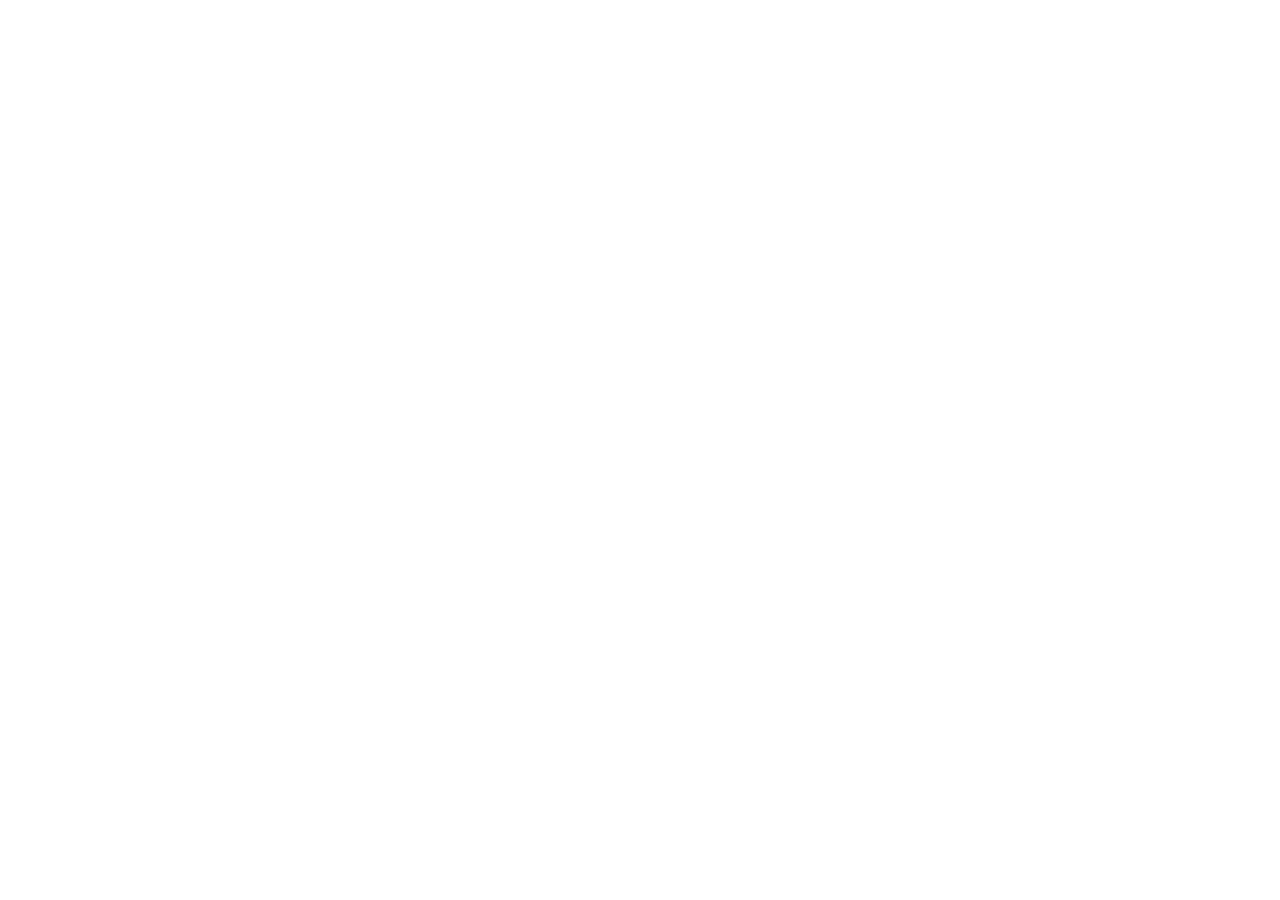
==== commit 7fda518c: "Turn the old address into a bridge to boltmind-site.github.io The site moved to https://boltmind-sit" ====
--- a/heroic-sense-instalacao.html
+++ b/heroic-sense-instalacao.html
@@ -1,9 +1,26 @@
 <!doctype html>
-<html lang="en"><head><meta charset="utf-8"><meta name="robots" content="noindex">
-<title>Heroic Sense — Installation</title>
-<meta http-equiv="refresh" content="0; url=./#heroic-sense-instalacao">
-<link rel="canonical" href="./#heroic-sense-instalacao">
-<script>location.replace('./#heroic-sense-instalacao');</script>
-</head><body style="background:#0d1a2e;color:#e6edf7;font-family:Arial,sans-serif">
-<p><a style="color:#42c9ef" href="./#heroic-sense-instalacao">BoltMind Heroic Sense</a></p>
-</body></html>
+<html lang="en">
+<head>
+<meta charset="utf-8">
+<meta name="viewport" content="width=device-width,initial-scale=1">
+<meta name="robots" content="noindex">
+<title>BoltMind &mdash; moved to boltmind-site.github.io</title>
+<link rel="canonical" href="https://boltmind-site.github.io/#heroic-sense-instalacao">
+<meta http-equiv="refresh" content="0; url=https://boltmind-site.github.io/#heroic-sense-instalacao">
+<script>
+(() => {
+  // Keep the page section (#...) and query (?...) of the old link.
+  const base = 'https://boltmind-site.github.io/';
+  const extra = '';
+  location.replace(base + extra + location.search + (location.hash || '#heroic-sense-instalacao'));
+})();
+</script>
+<style>body{margin:0;display:grid;place-items:center;min-height:100vh;background:#0d1a2e;color:#e6edf7;font:16px/1.6 Arial,sans-serif;text-align:center}a{color:#42c9ef}</style>
+</head>
+<body>
+<main>
+<p>BoltMind moved to a new address / O BoltMind mudou de endereço:</p>
+<p><a href="https://boltmind-site.github.io/#heroic-sense-instalacao">boltmind-site.github.io</a></p>
+</main>
+</body>
+</html>
